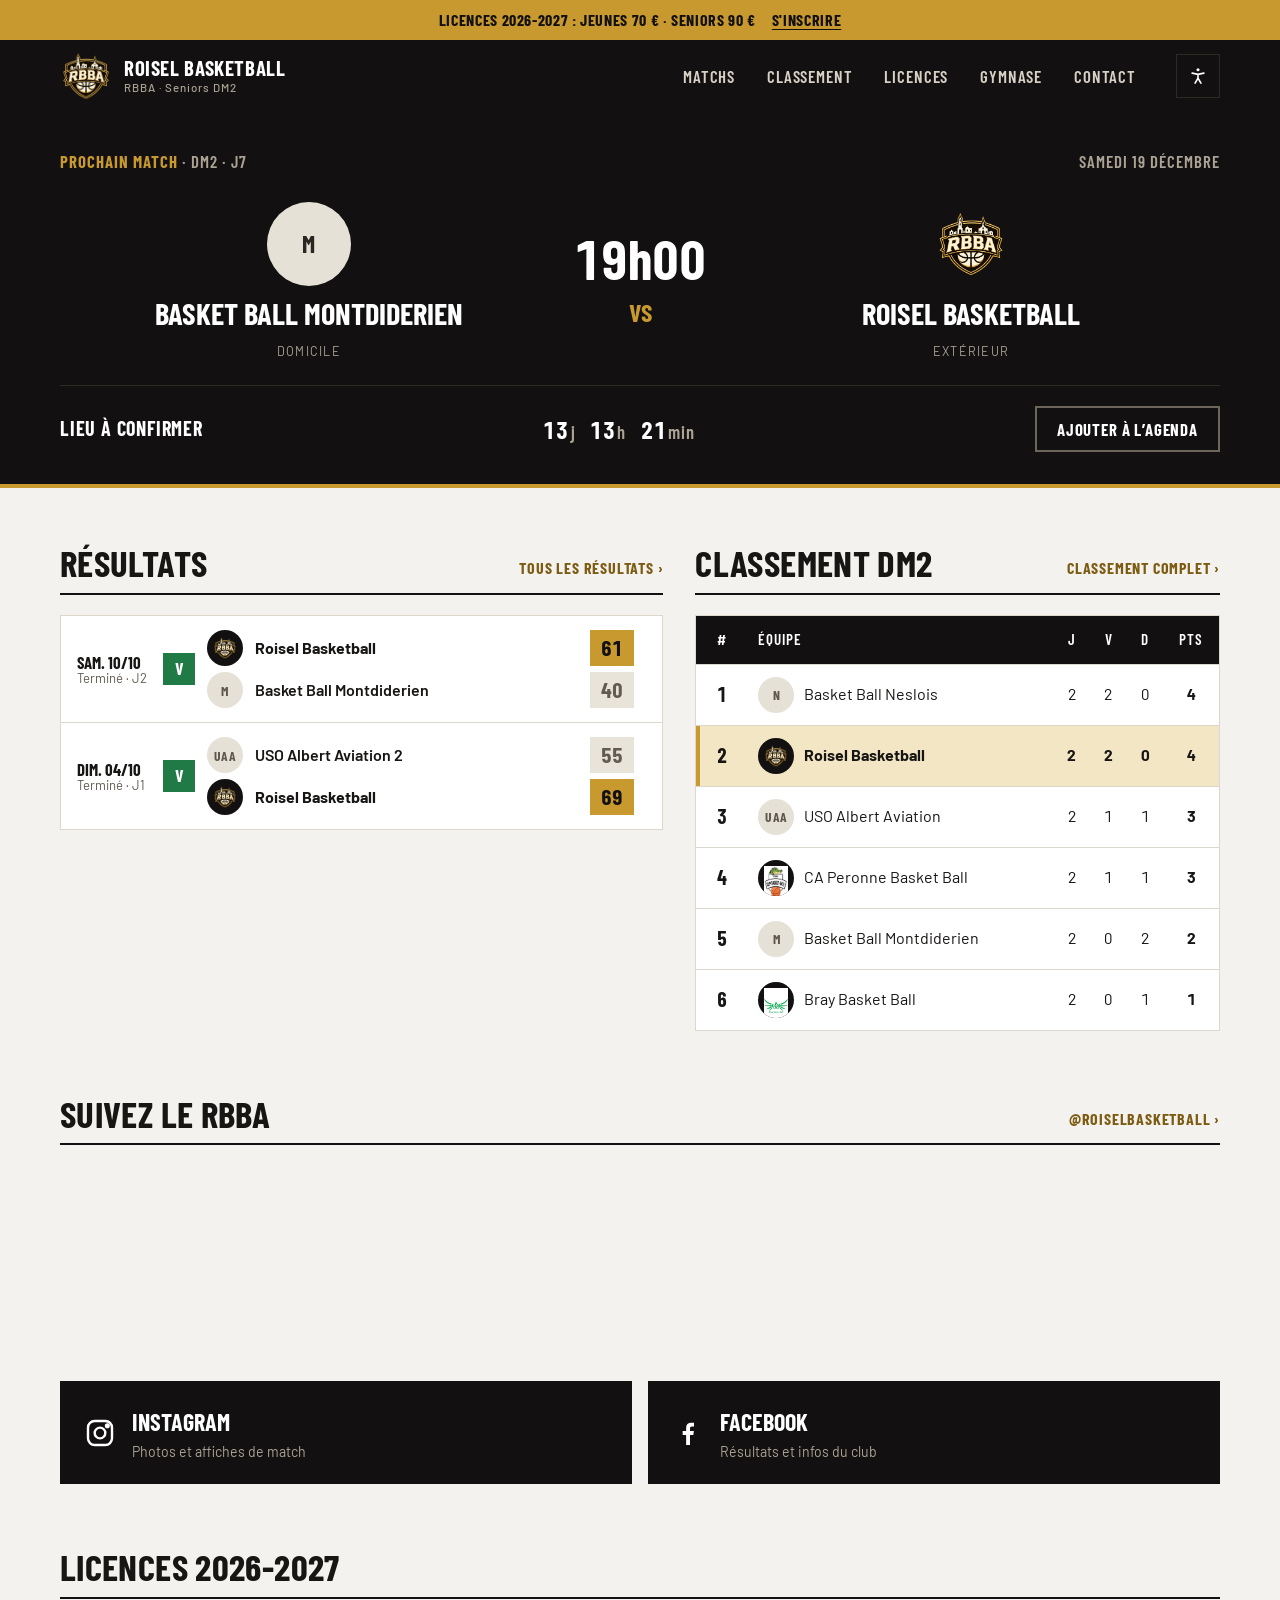
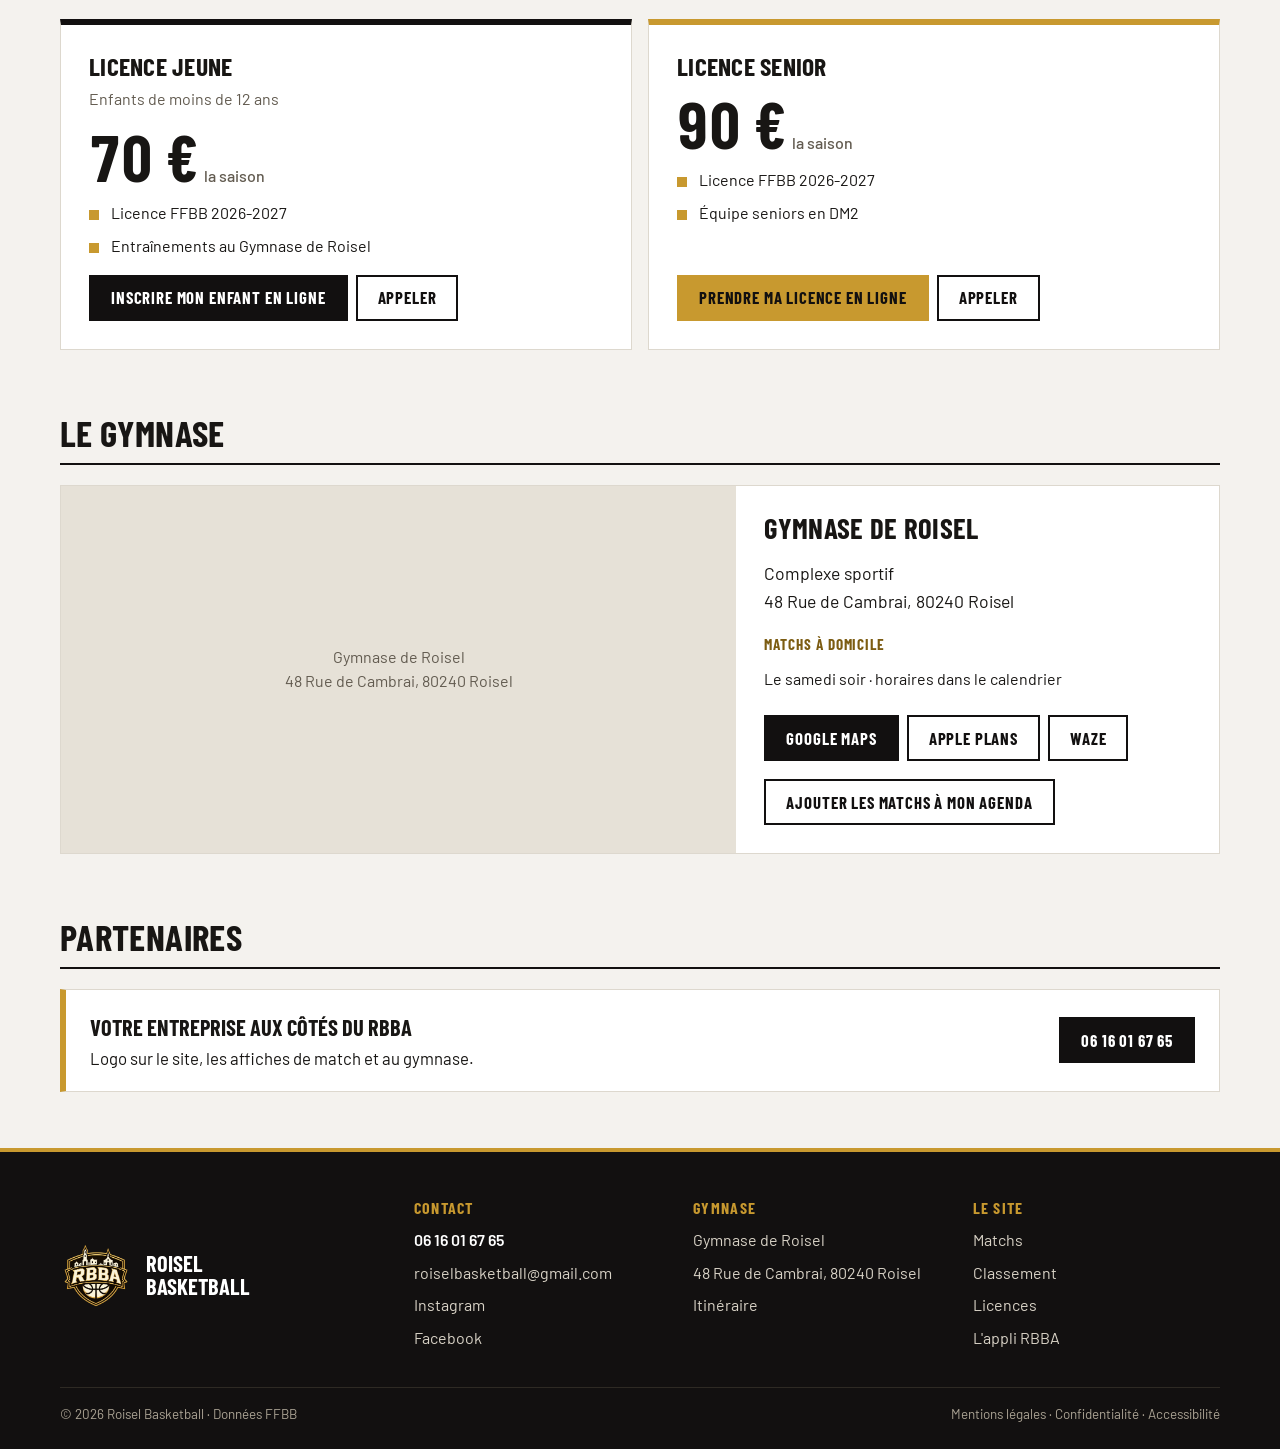
==== index.html @ 8f065c7b "Publications Instagram juste sous les matchs" ====
<!doctype html>
<html lang="fr">
<head>
<meta charset="utf-8">
<meta name="viewport" content="width=device-width, initial-scale=1, viewport-fit=cover">
<title>RBBA – Roisel Basketball | Club de basket à Roisel (Somme)</title>
<meta name="claude:viewport-fit-sides" content="cover">
<meta name="description" content="Roisel Basketball (RBBA) : prochain match au Gymnase de Roisel, résultats et classement de l'équipe seniors en DM2, licences jeunes 70 € et seniors 90 €.">
<meta name="theme-color" content="#121010">
<link rel="manifest" href="manifest.webmanifest">
<link rel="icon" href="assets/icon-192.png">
<link rel="apple-touch-icon" href="assets/apple-touch-icon.png">
<meta name="apple-mobile-web-app-capable" content="yes"><meta name="apple-mobile-web-app-title" content="RBBA">
<link rel="preconnect" href="https://fonts.googleapis.com"><link rel="preconnect" href="https://fonts.gstatic.com" crossorigin>
<link rel="stylesheet" href="https://fonts.googleapis.com/css2?family=Barlow+Condensed:wght@500;600;700&family=Barlow:wght@400;500;600;700&display=swap">
<link rel="stylesheet" href="assets/style.css">
<script src="assets/ui.js" defer></script>
<script src="assets/app.js" defer></script>
</head>
<body data-page="home">
<a class="skip" href="#main">Aller au contenu</a>
<div class="topbar"><div class="wrap"><span class="long">Licences 2026-2027 : jeunes 70&nbsp;€ · seniors 90&nbsp;€</span><span class="short">Licences 70&nbsp;€ · 90&nbsp;€</span><a href="https://www.helloasso.com/associations/roisel-basketball/adhesions/adhesion-au-club" target="_blank" rel="noopener">S'inscrire</a></div></div>
<header class="hdr">
  <div class="wrap">
    <a class="brand" href="index.html"><img src="assets/logo.webp" alt="" width="52" height="48"><span>Roisel Basketball<small>RBBA · Seniors DM2</small></span></a>
    <nav class="nav" id="nav" aria-label="Navigation principale"><a href="matchs.html">Matchs</a><a href="matchs.html#classement">Classement</a><a href="index.html#licences">Licences</a><a href="index.html#gymnase">Gymnase</a><a href="#contact">Contact</a></nav>
    <div class="tools">
      <button class="ibtn a11y-btn" type="button" aria-haspopup="dialog" aria-controls="a11y" aria-expanded="false" aria-label="Accessibilité"><svg viewBox="0 0 24 24" fill="none" stroke="currentColor" stroke-width="2" stroke-linecap="round" aria-hidden="true"><circle cx="12" cy="4.5" r="1.8" fill="currentColor" stroke="none"/><path d="M5 8.5l7 1.5 7-1.5M12 10v4.5M12 14.5l-3.5 6M12 14.5l3.5 6"/></svg></button>
      <button class="ibtn menu-btn" type="button" aria-expanded="false" aria-controls="nav" aria-label="Ouvrir le menu"><svg viewBox="0 0 24 24" fill="none" stroke="currentColor" stroke-width="2" aria-hidden="true"><path d="M4 7h16M4 12h16M4 17h16"/></svg></button>
    </div>
  </div>
</header>
<div class="a11y" id="a11y" role="dialog" aria-labelledby="a11y-title" hidden>
  <h2 id="a11y-title">Accessibilité</h2>
  <fieldset><legend>Taille du texte</legend><div class="seg">
    <label><input type="radio" name="a11y-text" id="a11y-t1" value="" checked><span>Normale</span></label>
    <label><input type="radio" name="a11y-text" id="a11y-t2" value="text-lg"><span>Grande</span></label>
    <label><input type="radio" name="a11y-text" id="a11y-t3" value="text-xl"><span>Très grande</span></label></div></fieldset>
  <fieldset><legend>Animations</legend><div class="seg">
    <label><input type="radio" name="a11y-motion" id="a11y-m1" value="" checked><span>Normales</span></label>
    <label><input type="radio" name="a11y-motion" id="a11y-m2" value="reduce-motion"><span>Aucune</span></label></div></fieldset>
  <fieldset><legend>Contraste</legend><div class="seg">
    <label><input type="radio" name="a11y-contrast" id="a11y-c1" value="" checked><span>Normal</span></label>
    <label><input type="radio" name="a11y-contrast" id="a11y-c2" value="contrast"><span>Renforcé</span></label></div></fieldset>
  <button class="btn btn--dark a11y-close" type="button">Fermer</button>
</div>
<div id="banners"></div>

<main id="main" tabindex="-1">
  <section class="next" id="next" aria-label="Prochain match" aria-live="polite"><div class="wrap"><p class="next-top"><b>Prochain match</b></p><div class="versus" style="min-height:150px"></div></div></section>

  <div class="block wrap duo">
    <section aria-labelledby="h-res"><div class="head"><h2 id="h-res">Résultats</h2><a class="more" href="matchs.html#resultats"><span class="lg">Tous les résultats</span><span class="sm">Tous</span></a></div><ul class="games" id="results"></ul></section>
    <section aria-labelledby="h-std"><div class="head"><h2 id="h-std">Classement DM2</h2><a class="more" href="matchs.html#classement"><span class="lg">Classement complet</span><span class="sm">Complet</span></a></div><div id="standings"></div></section>
  </div>

  <section class="block wrap" id="reseaux" aria-labelledby="h-soc"><div class="head"><h2 id="h-soc">Suivez le RBBA</h2><a class="more" href="https://www.instagram.com/roiselbasketball/" target="_blank" rel="noopener">@roiselbasketball</a></div><div class="ig-feed"><behold-widget feed-id="quMGqyDE08fF7hLVtnYc"></behold-widget></div><script>(()=>{if(window.__bhldScript)return;window.__bhldScript=true;const d=document,s=d.createElement("script");s.type="module";s.src="https://w.behold.so/widget.js";setTimeout(()=>{d.head.append(s);},0);})();</script><div class="social-links"><a href="https://www.instagram.com/roiselbasketball/" target="_blank" rel="noopener"><svg viewBox="0 0 24 24" fill="none" stroke="currentColor" stroke-width="1.8" aria-hidden="true"><rect x="3" y="3" width="18" height="18" rx="5"/><circle cx="12" cy="12" r="4"/><circle cx="17.5" cy="6.5" r="1" fill="currentColor"/></svg><span>Instagram<small>Photos et affiches de match</small></span></a><a href="https://www.facebook.com/share/18sTYZXxJF/" target="_blank" rel="noopener"><svg viewBox="0 0 24 24" fill="currentColor" aria-hidden="true"><path d="M13.5 21v-7.5h2.5l.4-3h-2.9V8.6c0-.9.3-1.5 1.5-1.5h1.5V4.4c-.3 0-1.2-.1-2.2-.1-2.2 0-3.7 1.3-3.7 3.8v2.4H8v3h2.6V21h2.9z"/></svg><span>Facebook<small>Résultats et infos du club</small></span></a></div></section>

  <section class="block wrap" id="licences" aria-labelledby="h-lic">
    <div class="head"><h2 id="h-lic">Licences 2026-2027</h2></div>
    <div class="offers">
      <article class="offer"><h3>Licence jeune</h3><p class="who">Enfants de moins de 12 ans</p><p class="price">70&nbsp;€<small>la saison</small></p><ul><li>Licence FFBB 2026-2027</li><li>Entraînements au Gymnase de Roisel</li></ul><div class="btns"><a class="btn btn--dark" href="https://www.helloasso.com/associations/roisel-basketball/adhesions/adhesion-au-club" target="_blank" rel="noopener">Inscrire mon enfant en ligne</a><a class="btn btn--out" href="tel:+33616016765">Appeler</a></div></article>
      <article class="offer gold"><h3>Licence senior</h3><p class="price">90&nbsp;€<small>la saison</small></p><ul><li>Licence FFBB 2026-2027</li><li>Équipe seniors en DM2</li></ul><div class="btns"><a class="btn " href="https://www.helloasso.com/associations/roisel-basketball/adhesions/adhesion-au-club" target="_blank" rel="noopener">Prendre ma licence en ligne</a><a class="btn btn--out" href="tel:+33616016765">Appeler</a></div></article>
    </div>
  </section>

  <section class="block wrap" id="gymnase" aria-labelledby="h-gym">
    <div class="head"><h2 id="h-gym">Le gymnase</h2></div>
    <div class="venue-grid">
      <div class="map">
        <p class="map-fallback">Gymnase de Roisel<br>48 Rue de Cambrai, 80240 Roisel</p>
        <iframe title="Carte : Gymnase de Roisel" loading="lazy" src="https://www.openstreetmap.org/export/embed.html?bbox=3.091363%2C49.946727%2C3.115363%2C49.958727&amp;layer=mapnik&amp;marker=49.952727%2C3.103363"></iframe>
      </div>
      <div class="venue-info">
        <h3>Gymnase de Roisel</h3>
        <p class="addr">Complexe sportif<br>48 Rue de Cambrai, 80240 Roisel</p>
        <dl><dt>Matchs à domicile</dt><dd>Le samedi soir · horaires dans le calendrier</dd></dl>
        <div class="btns"><a class="btn btn--dark" href="https://www.google.com/maps/dir/?api=1&amp;destination=49.952727,3.103363" target="_blank" rel="noopener">Google Maps</a><a class="btn btn--out" href="https://maps.apple.com/?daddr=49.952727,3.103363&amp;q=Gymnase%20de%20Roisel" target="_blank" rel="noopener">Apple Plans</a><a class="btn btn--out" href="https://waze.com/ul?ll=49.952727,3.103363&amp;navigate=yes" target="_blank" rel="noopener">Waze</a></div>
        <details class="pick"><summary class="btn btn--out">Ajouter les matchs à mon agenda</summary><div class="menu"><a data-sub="google" href="#" target="_blank" rel="noopener">Google Agenda (Gmail, Android)</a><a data-sub="apple" href="#">iPhone, iPad, Mac</a></div></details>
      </div>
    </div>
  </section>



  <section class="block wrap" id="partenaires" aria-labelledby="h-sp">
    <div class="head"><h2 id="h-sp">Partenaires</h2></div>
    <div class="partner-cta"><p><strong>Votre entreprise aux côtés du RBBA</strong><br>Logo sur le site, les affiches de match et au gymnase.</p><a class="btn btn--dark" href="tel:+33616016765">06 16 01 67 65</a></div>
  </section>
</main>
<footer class="ftr" id="contact">
  <div class="wrap">
    <div class="ftr-grid">
      <div class="ftr-brand"><img src="assets/logo.webp" alt="Logo Roisel Basketball" width="72" height="66"><b>Roisel<br>Basketball</b></div>
      <div><h4>Contact</h4><ul><li><a class="tel" href="tel:+33616016765">06 16 01 67 65</a></li><li><a href="mailto:roiselbasketball@gmail.com">roiselbasketball@gmail.com</a></li><li><a href="https://www.instagram.com/roiselbasketball/" target="_blank" rel="noopener">Instagram</a></li><li><a href="https://www.facebook.com/share/18sTYZXxJF/" target="_blank" rel="noopener">Facebook</a></li></ul></div>
      <div><h4>Gymnase</h4><ul><li>Gymnase de Roisel</li><li>48 Rue de Cambrai, 80240 Roisel</li><li><a href="https://www.google.com/maps/dir/?api=1&amp;destination=49.952727,3.103363" target="_blank" rel="noopener">Itinéraire</a></li></ul></div>
      <div><h4>Le site</h4><ul><li><a href="matchs.html">Matchs</a></li><li><a href="matchs.html#classement">Classement</a></li><li><a href="index.html#licences">Licences</a></li><li><a href="appli.html">L'appli RBBA</a></li></ul></div>
    </div>
    <div class="ftr-bottom"><span>© 2026 Roisel Basketball · Données FFBB</span><span><a href="mentions-legales.html">Mentions légales</a> · <a href="mentions-legales.html#confidentialite">Confidentialité</a> · <a href="mentions-legales.html#accessibilite">Accessibilité</a></span></div>
  </div>
</footer>
</body>
</html>
---- assets/style.css ----
/* =========================================================================
   RBBA – Roisel Basketball · v5
   Modèle : sites des clubs EuroLeague / Betclic Élite. Fond clair, bandeaux noirs,
   or du blason en accent. Libellés en capitales condensées, chiffres à chasse fixe.
   Pas d'animation décorative : le site est fixe, dense et utile.
   ========================================================================= */
:root{
  --black:#121010; --black-2:#1C1915; --line-d:#2E2A24;
  --gold:#C8992F; --gold-dark:#7C5C12; --gold-pale:#F3E6C4;
  --bg:#F4F2EE; --white:#FFFFFF; --line:#DDD8CE; --text:#181614; --mute:#625B50; --mute-d:#ABA394;
  --win:#1F7A45; --loss:#B23A2A; --live:#D62F23;
  --cond:"Barlow Condensed","Arial Narrow",Arial,sans-serif;
  --body:"Barlow","Helvetica Neue",Arial,sans-serif;
  --gl:max(20px,env(safe-area-inset-left,0px)); --gr:max(20px,env(safe-area-inset-right,0px));
  --hh:72px;
  color-scheme:light;
}
*{box-sizing:border-box}
html{font-size:100%;background:var(--black);scroll-padding-top:calc(var(--hh) + 16px)}
body{margin:0;background:var(--bg);color:var(--text);font-family:var(--body);font-size:1rem;line-height:1.55;-webkit-font-smoothing:antialiased}
img{max-width:100%;height:auto;display:block}
a{color:inherit}
p{margin:0}
h1,h2,h3,h4{margin:0;font-family:var(--cond);font-weight:700;text-transform:uppercase;line-height:1;letter-spacing:.01em}
[hidden]{display:none!important}
:focus-visible{outline:3px solid var(--gold);outline-offset:2px}
.sr{position:absolute;width:1px;height:1px;overflow:hidden;clip:rect(0 0 0 0);white-space:nowrap}
.skip{position:absolute;left:-999px;top:8px;z-index:100;background:var(--gold);color:var(--black);padding:10px 16px;font-weight:700}
.skip:focus{left:12px}
.wrap{max-width:1200px;margin-inline:auto;padding-left:var(--gl);padding-right:var(--gr)}
.num{font-variant-numeric:tabular-nums}

/* ---------- bandeau du haut (licences) ---------- */
.topbar{background:var(--gold);color:var(--black)}
.topbar .wrap{display:flex;flex-wrap:wrap;align-items:center;justify-content:center;gap:6px 16px;min-height:40px;padding-block:6px;font-family:var(--cond);font-weight:700;font-size:1rem;letter-spacing:.04em;text-transform:uppercase;text-align:center}
.topbar a{text-decoration:underline;text-underline-offset:3px}

/* ---------- en-tête ---------- */
body::before{content:"";position:fixed;inset:0 0 auto;height:env(safe-area-inset-top,0px);z-index:30;background:var(--black)}
.hdr{position:sticky;top:env(safe-area-inset-top,0px);z-index:20;background:var(--black);color:#fff}
.hdr .wrap{height:var(--hh);display:flex;align-items:center;gap:24px}
.brand{display:flex;align-items:center;gap:12px;text-decoration:none;flex-shrink:0}
.brand img{width:52px;height:auto}
.brand span{font-family:var(--cond);font-weight:700;font-size:1.3rem;letter-spacing:.03em;text-transform:uppercase;line-height:1}
.brand small{display:block;font-family:var(--body);font-weight:500;font-size:.72rem;letter-spacing:.08em;color:var(--mute-d);margin-top:3px;text-transform:none}
.nav{display:flex;align-items:stretch;margin-left:auto;height:100%}
.nav a{display:flex;align-items:center;padding:0 16px;font-family:var(--cond);font-weight:600;font-size:1.05rem;letter-spacing:.05em;text-transform:uppercase;text-decoration:none;color:#D8D2C6;border-bottom:3px solid transparent;border-top:3px solid transparent}
.nav a:hover{color:#fff;border-bottom-color:var(--line-d)}
.nav a[aria-current="page"]{color:#fff;border-bottom-color:var(--gold)}
.tools{display:flex;align-items:center;gap:8px}
.ibtn{display:inline-grid;place-items:center;width:44px;height:44px;background:transparent;border:1px solid var(--line-d);color:#fff;cursor:pointer}
.ibtn svg{width:20px;height:20px}
.menu-btn{display:none}
@media (max-width:900px){
  :root{--hh:64px}
  .brand small{display:none}
  .menu-btn{display:inline-grid}
  .tools{margin-left:auto}
  .nav{display:none;position:fixed;inset:calc(var(--hh) + env(safe-area-inset-top,0px)) 0 auto 0;height:auto;flex-direction:column;background:var(--black);border-top:1px solid var(--line-d);padding:8px 0 16px}
  .nav.open{display:flex}
  .nav a{padding:14px var(--gr) 14px var(--gl);font-size:1.3rem;border:0;border-left:4px solid transparent}
  .nav a[aria-current="page"]{border-left-color:var(--gold)}
}
@media (max-width:380px){.brand span{font-size:1.1rem}}

.notice{background:#E9E4DA;color:var(--mute);font-size:.88rem;text-align:center;padding:8px var(--gr) 8px var(--gl)}
.notice--live{background:var(--live);color:#fff;font-weight:600}
.notice--live a{color:#fff}

/* ---------- titres de section ---------- */
.block{padding-block:56px}
.block + .block{padding-top:8px}
.head{display:flex;align-items:flex-end;justify-content:space-between;gap:12px 24px;flex-wrap:wrap;margin-bottom:20px;padding-bottom:12px;border-bottom:2px solid var(--black)}
.head h2{font-size:clamp(1.7rem,3.2vw,2.3rem)}
.more{font-family:var(--cond);font-weight:700;font-size:1rem;letter-spacing:.05em;text-transform:uppercase;text-decoration:none;color:var(--gold-dark);white-space:nowrap}
.more:hover{text-decoration:underline;text-underline-offset:4px}
.more::after{content:" ›"}

/* ---------- boutons ---------- */
.btn{display:inline-flex;align-items:center;justify-content:center;gap:8px;min-height:46px;padding:10px 20px;background:var(--gold);color:var(--black);border:2px solid var(--gold);font-family:var(--cond);font-weight:700;font-size:1.05rem;letter-spacing:.05em;text-transform:uppercase;text-decoration:none;cursor:pointer;line-height:1}
.btn:hover{background:#D9AA3E;border-color:#D9AA3E}
.btn--dark{background:var(--black);border-color:var(--black);color:#fff}
.btn--dark:hover{background:#2A2622;border-color:#2A2622}
.btn--out{background:transparent;color:var(--black);border-color:var(--black)}
.btn--out:hover{background:var(--black);color:#fff}
.btn--out-l{background:transparent;color:#fff;border-color:#6D665B}
.btn--out-l:hover{border-color:#fff}
.btn svg{width:18px;height:18px}
.btns{display:flex;flex-wrap:wrap;gap:8px}

/* ---------- blason / monogramme d'équipe ---------- */
.crest{display:grid;place-items:center;width:84px;height:84px;flex-shrink:0;border-radius:50%;background:#2A2622;color:#fff;font-family:var(--cond);font-weight:700;font-size:1.5rem;letter-spacing:.02em;overflow:hidden}
.crest img{width:100%;height:100%;object-fit:contain;background:var(--black);padding:6px}
.crest--sm{width:36px;height:36px;font-size:.85rem}
.crest--md{width:56px;height:56px;font-size:1.1rem}
.light-crest .crest{background:#E6E1D7;color:var(--text)}

/* ---------- prochain match (carte principale) ---------- */
.next{background:var(--black);color:#fff;border-bottom:4px solid var(--gold)}
.next .wrap{padding-block:36px 32px}
.next-top{display:flex;flex-wrap:wrap;justify-content:space-between;align-items:center;gap:8px 20px;font-family:var(--cond);font-weight:600;font-size:1.05rem;letter-spacing:.06em;text-transform:uppercase;color:var(--mute-d)}
.next-top b{color:var(--gold);font-weight:700}
.versus{display:grid;grid-template-columns:minmax(0,1fr) auto minmax(0,1fr);align-items:center;gap:16px;margin:28px 0 24px}
.side{display:flex;flex-direction:column;align-items:center;gap:12px;text-align:center;min-width:0}
.side .nm{font-family:var(--cond);font-weight:700;font-size:clamp(1.25rem,2.6vw,1.9rem);text-transform:uppercase;line-height:1.05;overflow-wrap:break-word}
.side .tg{font-size:.78rem;letter-spacing:.1em;text-transform:uppercase;color:var(--mute-d)}
.mid{display:flex;flex-direction:column;align-items:center;gap:6px;min-width:96px}
.mid .vs{font-family:var(--cond);font-weight:700;font-size:1.6rem;color:var(--gold)}
.mid .time{font-family:var(--cond);font-weight:700;font-size:clamp(2.4rem,5vw,3.4rem);line-height:1;font-variant-numeric:tabular-nums}
.next-bottom{display:flex;flex-wrap:wrap;justify-content:space-between;align-items:center;gap:16px;padding-top:20px;border-top:1px solid var(--line-d)}
.venue{font-family:var(--cond);font-weight:700;font-size:1.25rem;letter-spacing:.04em;text-transform:uppercase}
.venue small{display:block;font-family:var(--body);font-weight:400;font-size:.88rem;letter-spacing:0;text-transform:none;color:var(--mute-d);margin-top:2px}
.countdown{font-family:var(--cond);font-weight:600;font-size:1.15rem;letter-spacing:.04em;color:var(--mute-d);font-variant-numeric:tabular-nums}
.countdown b{color:#fff;font-weight:700;font-size:1.5rem;margin-right:2px}
.countdown b+b,.countdown span+b{margin-left:10px}
.live-score{display:flex;gap:6px}
@media (max-width:560px){.crest:not(.crest--sm){width:60px;height:60px;font-size:1.1rem}.mid{min-width:72px}}

/* ---------- cases de score ---------- */
.sb{display:inline-grid;place-items:center;min-width:52px;height:44px;padding:0 8px;background:#E9E4DA;color:var(--mute);font-family:var(--cond);font-weight:700;font-size:1.6rem;line-height:1;font-variant-numeric:tabular-nums}
.sb.w{background:var(--black);color:#fff}
.sb.rb.w{background:var(--gold);color:var(--black)}
.sb--lg{min-width:72px;height:64px;font-size:2.6rem}
.next .sb{background:#2A2622;color:var(--mute-d)}
.next .sb.w{background:var(--gold);color:var(--black)}

/* ---------- liste de résultats / calendrier ---------- */
.games{list-style:none;margin:0;padding:0;background:var(--white);border:1px solid var(--line)}
.game{display:grid;grid-template-columns:96px 36px minmax(0,1fr) auto auto;align-items:center;gap:16px;padding:16px 20px;border-top:1px solid var(--line)}
.game:first-child{border-top:0}
.g-date{font-family:var(--cond);font-weight:700;font-size:1.05rem;text-transform:uppercase;line-height:1.1}
.g-date small{display:block;font-family:var(--body);font-weight:400;font-size:.82rem;text-transform:none;color:var(--mute)}
.wl{display:grid;place-items:center;width:32px;height:32px;font-family:var(--cond);font-weight:700;font-size:1.1rem;color:#fff}
.wl.v{background:var(--win)}.wl.d{background:var(--loss)}.wl.n{background:transparent;color:var(--mute);border:1px solid var(--line)}
.g-teams{display:grid;gap:6px;min-width:0}
.g-row{display:grid;grid-template-columns:36px minmax(0,1fr) auto;align-items:center;gap:12px}
.g-row .t{font-weight:600;min-width:0;overflow-wrap:break-word}
.g-row.rb .t{font-weight:700}
.g-row .sb{min-width:44px;height:36px;font-size:1.35rem}
.g-info{font-size:.88rem;color:var(--mute);text-align:right;max-width:220px}
.g-actions{display:flex;gap:6px}
.g-actions .btn{min-height:40px;padding:8px 14px;font-size:.95rem}
@media (max-width:820px){
  .game{grid-template-columns:auto minmax(0,1fr);gap:10px 14px;padding:16px}
  .g-date{grid-column:1/-1;display:flex;gap:10px;align-items:baseline}
  .g-date small{display:inline}
  .wl{grid-row:2;align-self:start}
  .g-teams{grid-row:2;grid-column:2}
  .g-info{grid-column:1/-1;text-align:left;max-width:none}
  .g-actions{grid-column:1/-1}
}

/* ---------- classement ---------- */
.tbl-wrap{overflow-x:auto;background:var(--white);border:1px solid var(--line)}
table.std{width:100%;border-collapse:collapse;font-variant-numeric:tabular-nums}
table.std th,table.std td{padding:12px 10px;text-align:center;border-top:1px solid var(--line);white-space:nowrap}
table.std thead th{border-top:0;background:var(--black);color:#fff;font-family:var(--cond);font-weight:600;font-size:.95rem;letter-spacing:.06em;text-transform:uppercase}
table.std th:nth-child(2),table.std td:nth-child(2){text-align:left;white-space:normal}
table.std td:first-child{width:52px;font-family:var(--cond);font-weight:700;font-size:1.25rem}
table.std td.pts{font-weight:700}
table.std tr.me td{background:var(--gold-pale);font-weight:700}
table.std tr.me td:first-child{box-shadow:inset 4px 0 0 var(--gold)}
table.std .team{display:flex;align-items:center;gap:10px}
table.std caption{caption-side:bottom;text-align:left;padding:10px 12px;font-size:.84rem;color:var(--mute);border-top:1px solid var(--line)}
.evo{font-size:.7rem;font-weight:700;margin-left:4px}.evo.up{color:var(--win)}.evo.down{color:var(--loss)}
.src{display:inline-block;margin-right:10px;padding:2px 8px;background:var(--black);color:#fff;font-family:var(--cond);font-weight:600;font-size:.82rem;letter-spacing:.06em;text-transform:uppercase}
.std-note{margin-bottom:12px;font-size:.9rem;color:var(--mute)}

/* grille accueil : résultats + classement côte à côte */
.duo{display:grid;grid-template-columns:minmax(0,1.15fr) minmax(0,1fr);gap:32px}
@media (max-width:960px){.duo{grid-template-columns:1fr}}

/* ---------- licences ---------- */
.offers{display:grid;grid-template-columns:repeat(2,minmax(0,1fr));gap:16px}
@media (max-width:700px){.offers{grid-template-columns:1fr}}
.offer{background:var(--white);border:1px solid var(--line);border-top:6px solid var(--black);padding:28px;display:flex;flex-direction:column;gap:16px}
.offer.gold{border-top-color:var(--gold)}
.offer h3{font-size:1.6rem}
.offer .who{color:var(--mute);margin-top:-8px}
.price{font-family:var(--cond);font-weight:700;font-size:4rem;line-height:.9;font-variant-numeric:tabular-nums}
.price small{font-family:var(--body);font-weight:500;font-size:1rem;color:var(--mute);margin-left:6px}
.offer ul{margin:0;padding:0;list-style:none;display:grid;gap:8px}
.offer li{padding-left:22px;position:relative}
.offer li::before{content:"";position:absolute;left:0;top:.55em;width:10px;height:10px;background:var(--gold)}
.offer .btns{margin-top:auto}
.offers-note{margin-top:14px;font-size:.92rem;color:var(--mute)}

/* ---------- gymnase ---------- */
.venue-grid{display:grid;grid-template-columns:minmax(0,1.4fr) minmax(0,1fr);background:var(--white);border:1px solid var(--line)}
@media (max-width:860px){.venue-grid{grid-template-columns:1fr}}
.map{position:relative;min-height:340px;background:#E6E1D7}
.map iframe{position:absolute;inset:0;width:100%;height:100%;border:0}
.map-fallback{position:absolute;inset:0;display:grid;place-items:center;text-align:center;padding:24px;color:var(--mute)}
.venue-info{padding:28px;display:flex;flex-direction:column;gap:18px}
.venue-info h3{font-size:1.8rem}
.addr{font-size:1.1rem}
.venue-info dl{margin:0;display:grid;gap:10px}
.venue-info dt{font-family:var(--cond);font-weight:700;font-size:.95rem;letter-spacing:.06em;text-transform:uppercase;color:var(--gold-dark)}
.venue-info dd{margin:0 0 6px}

/* ---------- réseaux ---------- */
.social{display:grid;grid-template-columns:repeat(3,minmax(0,1fr));gap:16px}
@media (max-width:760px){.social{grid-template-columns:1fr 1fr}}
.post{aspect-ratio:1;background:#E6E1D7;border:1px solid var(--line);display:grid;place-items:center;color:var(--mute);font-size:.88rem}

/* ---------- partenaires ---------- */
.sponsors h3{font-size:.95rem;letter-spacing:.12em;color:var(--mute);margin:0 0 12px}
.sp-row{display:grid;grid-template-columns:repeat(4,minmax(0,1fr));gap:12px;margin-bottom:24px}
.sp-row.main{grid-template-columns:minmax(0,1fr)}
@media (max-width:700px){.sp-row{grid-template-columns:1fr 1fr}}
.sp{min-height:92px;display:grid;place-items:center;background:var(--white);border:1px solid var(--line);color:var(--mute);font-size:.88rem;text-align:center;padding:12px}
.sp-row.main .sp{min-height:120px}

/* ---------- pied de page ---------- */
.ftr{background:var(--black);color:#D8D2C6;padding-block:48px 24px;border-top:4px solid var(--gold)}
.ftr-grid{display:grid;grid-template-columns:minmax(0,1.3fr) repeat(3,minmax(0,1fr));gap:32px}
@media (max-width:860px){.ftr-grid{grid-template-columns:1fr 1fr}}
@media (max-width:520px){.ftr-grid{grid-template-columns:1fr}}
.ftr-brand{display:flex;gap:14px;align-items:center}
.ftr-brand img{width:72px}
.ftr-brand b{font-family:var(--cond);font-weight:700;font-size:1.4rem;text-transform:uppercase;color:#fff;line-height:1.05}
.ftr h4{font-size:1rem;letter-spacing:.08em;color:var(--gold);margin-bottom:12px}
.ftr ul{list-style:none;margin:0;padding:0;display:grid;gap:8px}
.ftr a{text-decoration:none}.ftr a:hover{color:#fff;text-decoration:underline}
.ftr-bottom{display:flex;flex-wrap:wrap;justify-content:space-between;gap:12px;margin-top:36px;padding-top:16px;border-top:1px solid var(--line-d);font-size:.84rem;color:var(--mute-d)}
.copy{margin-left:8px;padding:2px 8px;background:transparent;border:1px solid currentColor;color:inherit;font:600 .72rem var(--body);letter-spacing:.06em;text-transform:uppercase;cursor:pointer;vertical-align:middle}

/* ---------- pages intérieures ---------- */
.page-head{background:var(--black);color:#fff;padding-block:40px 0}
.page-head h1{font-size:clamp(2.4rem,6vw,3.8rem)}
.page-head p{color:var(--mute-d);margin-top:10px;max-width:60ch}
.page-head .btns{margin-top:20px}
.tabs{display:flex;gap:0;margin-top:28px;overflow-x:auto;scrollbar-width:none}
.tab{min-height:52px;padding:0 20px;background:transparent;border:0;border-bottom:4px solid transparent;color:var(--mute-d);font-family:var(--cond);font-weight:700;font-size:1.15rem;letter-spacing:.05em;text-transform:uppercase;cursor:pointer;white-space:nowrap}
.tab[aria-selected="true"]{color:#fff;border-bottom-color:var(--gold)}
.tab .count{margin-left:6px;color:var(--gold)}
.panel{padding-block:32px 56px}

/* fiche match */
.match-hero{background:var(--black);color:#fff;padding-block:36px;border-bottom:4px solid var(--gold)}
.match-hero .status{font-family:var(--cond);font-weight:700;font-size:1.1rem;letter-spacing:.08em;text-transform:uppercase;color:var(--gold)}
.score-pair{display:flex;gap:8px;justify-content:center}

/* menus (agenda, itinéraire) */
details.pick{position:relative}
details.pick>summary{list-style:none}
details.pick>summary::-webkit-details-marker{display:none}
details.pick .menu{position:absolute;z-index:15;top:calc(100% + 6px);left:0;min-width:240px;background:var(--white);color:var(--text);border:1px solid var(--line);box-shadow:0 12px 30px rgba(0,0,0,.18);display:grid}
.g-actions details.pick .menu{left:auto;right:0}
details.pick .menu a{padding:12px 16px;text-decoration:none;font-weight:600;border-top:1px solid var(--line)}
details.pick .menu a:first-child{border-top:0}
details.pick .menu a:hover{background:var(--bg)}
@media (max-width:820px){.g-actions details.pick .menu{left:0;right:auto}}

/* tutos */
.tuto{display:grid;grid-template-columns:repeat(2,minmax(0,1fr));gap:16px}
@media (max-width:820px){.tuto{grid-template-columns:1fr}}
.tuto-card{background:var(--white);border:1px solid var(--line);padding:24px;display:grid;grid-template-columns:150px minmax(0,1fr);gap:24px;align-items:start}
@media (max-width:520px){.tuto-card{grid-template-columns:1fr}.tuto-card .phone{max-width:150px}}
.tuto-card h3{font-size:1.5rem;margin-bottom:12px}
.phone{width:100%;background:var(--black);padding:8px;border-radius:22px}
.phone .ph-bg{fill:var(--black-2)}.phone .ph-ui{fill:#3A352E}.phone .ph-tx{fill:var(--mute-d)}
.phone .hl{fill:none;stroke:var(--gold);stroke-width:3}
.steps{margin:0;padding-left:22px;display:grid;gap:10px}
.steps li::marker{font-family:var(--cond);font-weight:700;color:var(--gold-dark)}
.steps span{display:block;color:var(--mute);font-size:.92rem}
code{background:#E9E4DA;padding:2px 6px;font-size:.9em;overflow-wrap:anywhere}
.legal{max-width:760px}
.legal h2{font-size:1.5rem;margin:32px 0 8px}
.legal h2:first-child{margin-top:0}
.legal p{color:var(--mute)}

/* ---------- panneau accessibilité ---------- */
.a11y{position:fixed;z-index:40;top:calc(var(--hh) + env(safe-area-inset-top,0px) + 8px);right:var(--gr);width:min(340px,calc(100vw - 40px));background:var(--white);color:var(--text);border:1px solid var(--line);border-top:4px solid var(--gold);padding:22px;display:grid;gap:18px;box-shadow:0 20px 50px rgba(0,0,0,.3)}
.a11y h2{font-size:1.5rem}
.a11y fieldset{border:0;margin:0;padding:0}
.a11y legend{font-weight:700;margin-bottom:8px}
.seg{display:grid;grid-auto-flow:column;grid-auto-columns:1fr;border:2px solid var(--black)}
.seg label{position:relative;display:grid;place-items:center;min-height:44px;cursor:pointer;font-weight:600;text-align:center;padding:4px}
.seg label+label{border-left:2px solid var(--black)}
.seg input{position:absolute;inset:0;opacity:0;margin:0;cursor:pointer}
.seg label:has(input:checked){background:var(--black);color:#fff}
.seg label:has(input:focus-visible){outline:3px solid var(--gold);outline-offset:2px}
.a11y .btn{justify-self:start}
html.text-lg{font-size:112.5%}
html.text-xl{font-size:125%}
html.contrast{--mute:#2F2A23;--mute-d:#E6E0D4;--line:#9E968A;--gold-dark:#5A4108}
html.contrast a:not(.btn){text-decoration:underline}
@media (max-width:520px){html.text-lg .brand span,html.text-xl .brand span{position:absolute;width:1px;height:1px;overflow:hidden;clip:rect(0 0 0 0)}}

@media (prefers-reduced-motion:reduce){*{transition:none!important;animation:none!important}}
html.reduce-motion *{transition:none!important;animation:none!important}
/* accueil : liste de résultats compacte dans la colonne */
.duo .game{grid-template-columns:74px 32px minmax(0,1fr) auto;gap:12px;padding:14px 16px}
.duo .g-info{display:none}
.g-row .t{overflow-wrap:normal;word-break:normal;hyphens:auto}
@media (max-width:820px){.duo .game{grid-template-columns:auto minmax(0,1fr)}}

/* corrections relecture */
abbr[title]{text-decoration:none;cursor:help}
.crest{background:#E6E1D7;color:#5E574C}
.next .crest,.match-hero .crest{background:#2A2622;color:#CFC7B8}
.crest:has(img){background:var(--black)}
.wl.n{width:auto;min-width:40px;padding:0 6px;font-size:.8rem;letter-spacing:.06em;color:var(--mute);border:1px solid var(--line)}
.partner-cta{display:flex;flex-wrap:wrap;align-items:center;justify-content:space-between;gap:12px 24px;background:var(--white);border:1px solid var(--line);border-left:6px solid var(--gold);padding:20px 24px;font-size:1.05rem}
.partner-cta strong{font-family:var(--cond);font-size:1.4rem;text-transform:uppercase}
.social-links{display:grid;grid-template-columns:repeat(2,minmax(0,1fr));gap:16px}
@media (max-width:600px){.social-links{grid-template-columns:1fr}}
.social-links a{display:flex;align-items:center;gap:16px;background:var(--black);color:#fff;padding:22px 24px;text-decoration:none;font-family:var(--cond);font-weight:700;font-size:1.5rem;text-transform:uppercase}
.social-links a:hover{background:#2A2622}
.social-links svg{width:32px;height:32px;flex-shrink:0}
.social-links small{display:block;font-family:var(--body);font-weight:400;font-size:.88rem;text-transform:none;color:var(--mute-d)}
.ftr a.tel{font-weight:600;color:#fff}
.facts{display:flex;flex-wrap:wrap;gap:8px 24px;font-family:var(--cond);font-weight:600;font-size:1.25rem;text-transform:uppercase}
.facts span{white-space:nowrap}
.duo .g-actions{display:none}
/* relecture 2 */
.match-hero .sb{background:#2A2622;color:var(--mute-d)}
.match-hero .sb.w{background:var(--gold);color:var(--black)}
.match-hero .mid .vs{text-transform:uppercase;letter-spacing:.08em;font-size:1.1rem}
.next .crest,.match-hero .crest{background:#E6E1D7;color:#2A2622}
.next .crest:has(img),.match-hero .crest:has(img){background:var(--black)}
.facts{font-family:var(--body);font-weight:600;font-size:1.15rem;text-transform:none;gap:0}
.facts span+span::before{content:"·";margin:0 10px;color:var(--gold-dark)}
.topbar .short{display:none}
@media (max-width:560px){.topbar .long{display:none}.topbar .short{display:inline}.topbar .wrap{flex-wrap:nowrap;white-space:nowrap;font-size:.92rem}}
.head .more .lg{display:inline}.head .more .sm{display:none}
@media (max-width:420px){.head{flex-wrap:nowrap}.head .more .lg{display:none}.head .more .sm{display:inline}}
/* photos */
.next.has-photo{background:linear-gradient(90deg,rgba(18,16,16,.92),rgba(18,16,16,.78) 50%,rgba(18,16,16,.92)),var(--photo) center/cover no-repeat,var(--black)}
.gallery{display:grid;grid-template-columns:repeat(3,minmax(0,1fr));gap:8px}
@media (max-width:700px){.gallery{grid-template-columns:1fr 1fr}}
.gallery figure{margin:0;aspect-ratio:4/3;overflow:hidden;background:#E6E1D7}
.gallery img{width:100%;height:100%;object-fit:cover}
.gallery figure:first-child{grid-column:span 2;grid-row:span 2;aspect-ratio:auto}
.credit{font-size:.88rem;color:var(--mute)}
/* flux Instagram */
.ig-feed{margin-bottom:16px;min-height:200px}
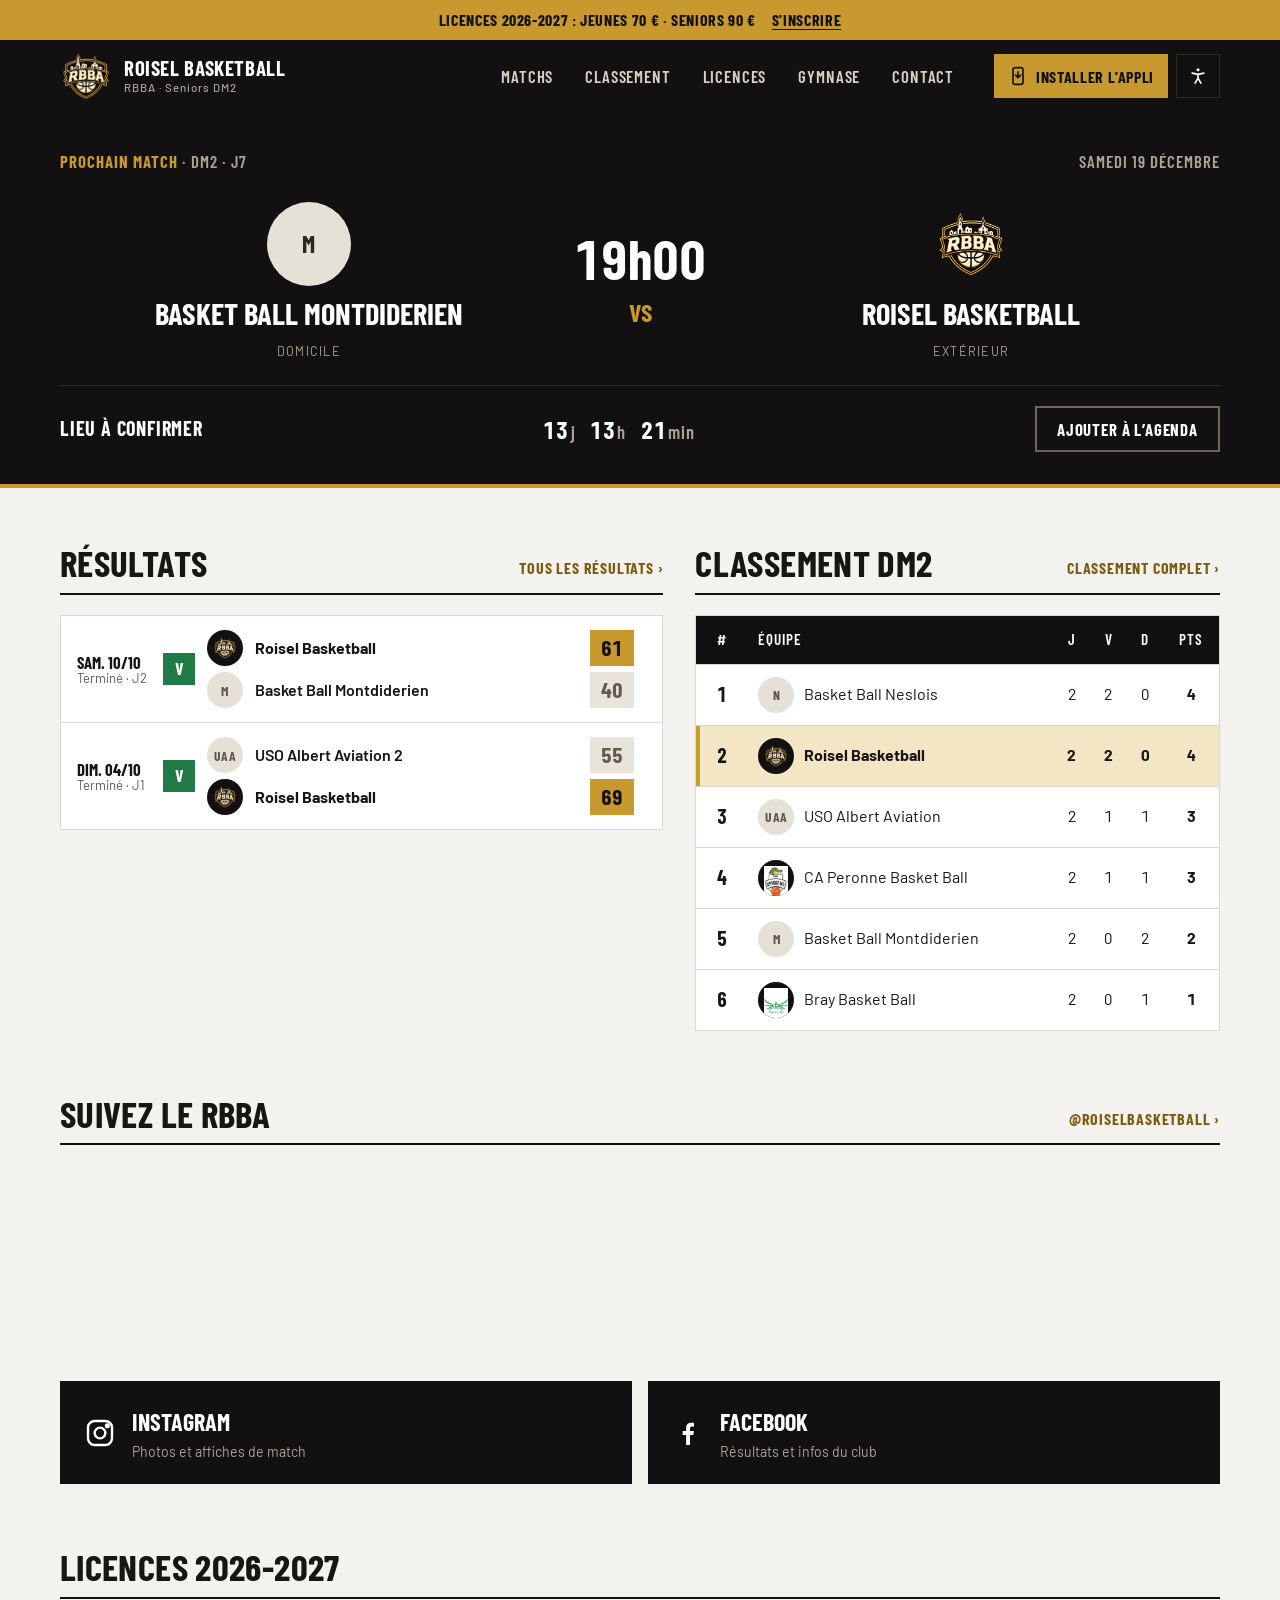
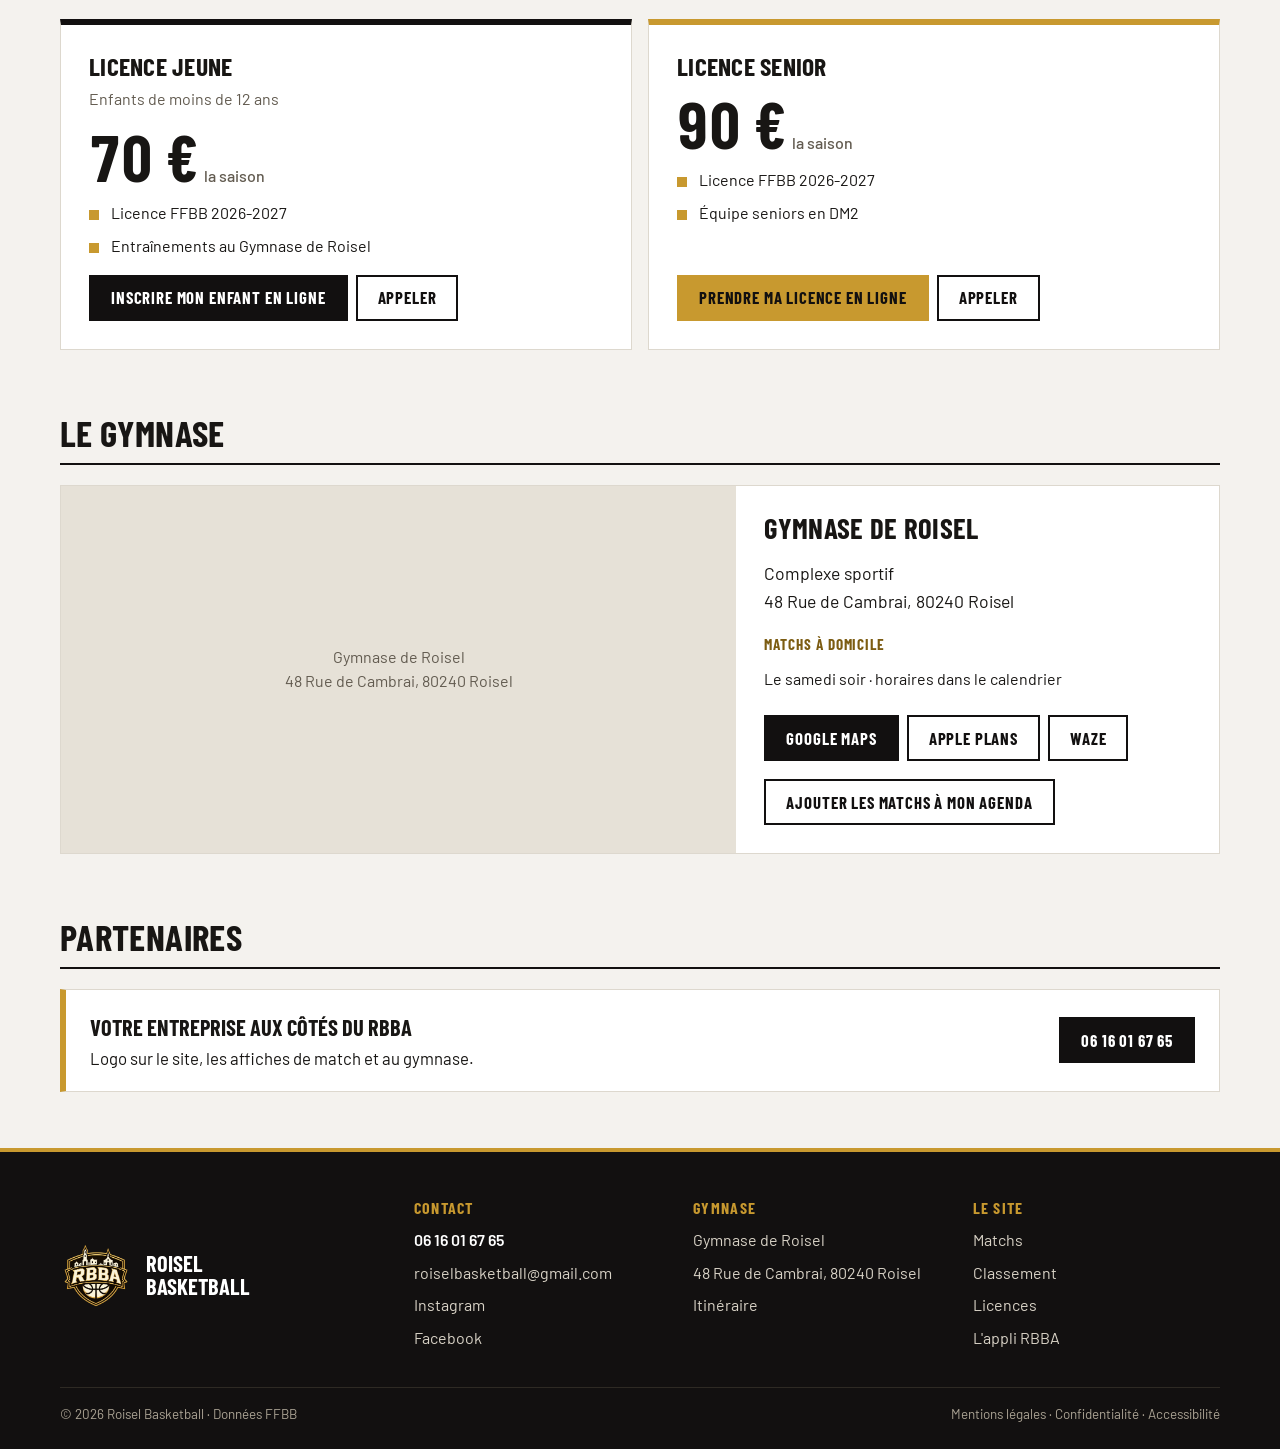
==== commit 6f3fa082: "Bouton Installer toujours visible, salles adverses via la fiche du match" ====
--- a/index.html
+++ b/index.html
@@ -25,11 +25,26 @@
     <a class="brand" href="index.html"><img src="assets/logo.webp" alt="" width="52" height="48"><span>Roisel Basketball<small>RBBA · Seniors DM2</small></span></a>
     <nav class="nav" id="nav" aria-label="Navigation principale"><a href="matchs.html">Matchs</a><a href="matchs.html#classement">Classement</a><a href="index.html#licences">Licences</a><a href="index.html#gymnase">Gymnase</a><a href="#contact">Contact</a></nav>
     <div class="tools">
+      <button class="install-btn" type="button" aria-haspopup="dialog" aria-controls="install-help"><svg viewBox="0 0 24 24" fill="none" stroke="currentColor" stroke-width="2" stroke-linecap="round" stroke-linejoin="round" aria-hidden="true"><rect x="6" y="2" width="12" height="20" rx="2.5"/><path d="M12 7v7M9 11l3 3 3-3"/></svg><span>Installer l'appli</span></button>
       <button class="ibtn a11y-btn" type="button" aria-haspopup="dialog" aria-controls="a11y" aria-expanded="false" aria-label="Accessibilité"><svg viewBox="0 0 24 24" fill="none" stroke="currentColor" stroke-width="2" stroke-linecap="round" aria-hidden="true"><circle cx="12" cy="4.5" r="1.8" fill="currentColor" stroke="none"/><path d="M5 8.5l7 1.5 7-1.5M12 10v4.5M12 14.5l-3.5 6M12 14.5l3.5 6"/></svg></button>
       <button class="ibtn menu-btn" type="button" aria-expanded="false" aria-controls="nav" aria-label="Ouvrir le menu"><svg viewBox="0 0 24 24" fill="none" stroke="currentColor" stroke-width="2" aria-hidden="true"><path d="M4 7h16M4 12h16M4 17h16"/></svg></button>
     </div>
   </div>
 </header>
+<div class="install-help" id="install-help" role="dialog" aria-labelledby="ih-title" hidden>
+  <h2 id="ih-title">Ajouter le RBBA à l'écran d'accueil</h2>
+  <ol class="steps ih-ios">
+    <li>Touchez le bouton <strong>Partager</strong> <svg class="ih-ico" viewBox="0 0 24 24" fill="none" stroke="currentColor" stroke-width="2" stroke-linecap="round" stroke-linejoin="round" aria-hidden="true"><path d="M12 3v12M8 7l4-4 4 4"/><path d="M5 11v9h14v-9"/></svg><span>En bas de l'écran dans Safari</span></li>
+    <li>Choisissez <strong>Sur l'écran d'accueil</strong><span>Faites défiler la liste si besoin</span></li>
+    <li>Touchez <strong>Ajouter</strong><span>L'icône RBBA apparaît avec vos applis</span></li>
+  </ol>
+  <ol class="steps ih-android" hidden>
+    <li>Touchez le menu <strong>⋮</strong><span>En haut à droite dans Chrome</span></li>
+    <li>Choisissez <strong>Ajouter à l'écran d'accueil</strong><span>Ou « Installer l'application »</span></li>
+    <li>Touchez <strong>Installer</strong><span>L'icône RBBA apparaît avec vos applis</span></li>
+  </ol>
+  <button class="btn btn--dark ih-close" type="button">Compris</button>
+</div>
 <div class="a11y" id="a11y" role="dialog" aria-labelledby="a11y-title" hidden>
   <h2 id="a11y-title">Accessibilité</h2>
   <fieldset><legend>Taille du texte</legend><div class="seg">
--- a/assets/style.css
+++ b/assets/style.css
@@ -336,3 +336,18 @@
 .credit{font-size:.88rem;color:var(--mute)}
 /* flux Instagram */
 .ig-feed{margin-bottom:16px;min-height:200px}
+/* bouton Installer l'appli */
+.install-btn{display:inline-flex;align-items:center;gap:8px;height:44px;padding:0 14px;background:var(--gold);color:var(--black);border:0;font-family:var(--cond);font-weight:700;font-size:1rem;letter-spacing:.04em;text-transform:uppercase;cursor:pointer;white-space:nowrap}
+.install-btn:hover{background:#D9AA3E}
+.install-btn svg{width:20px;height:20px}
+@media (max-width:380px){.install-btn span{font-size:.9rem}.install-btn{padding:0 10px}}
+.install-help{position:fixed;z-index:40;left:var(--gl);right:var(--gr);bottom:calc(16px + env(safe-area-inset-bottom,0px));max-width:420px;margin-inline:auto;background:var(--white);color:var(--text);border-top:4px solid var(--gold);padding:22px;display:grid;gap:16px;box-shadow:0 20px 50px rgba(0,0,0,.35)}
+.install-help h2{font-size:1.4rem}
+.install-help .steps strong{font-weight:700}
+.ih-ico{width:18px;height:18px;vertical-align:-3px;color:#1A73E8}
+.ih-close{justify-self:start}
+@media (max-width:560px){
+  .hdr .brand span{position:absolute;width:1px;height:1px;overflow:hidden;clip:rect(0 0 0 0);white-space:nowrap}
+  .hdr .wrap{gap:10px}
+  .tools{gap:6px}
+}
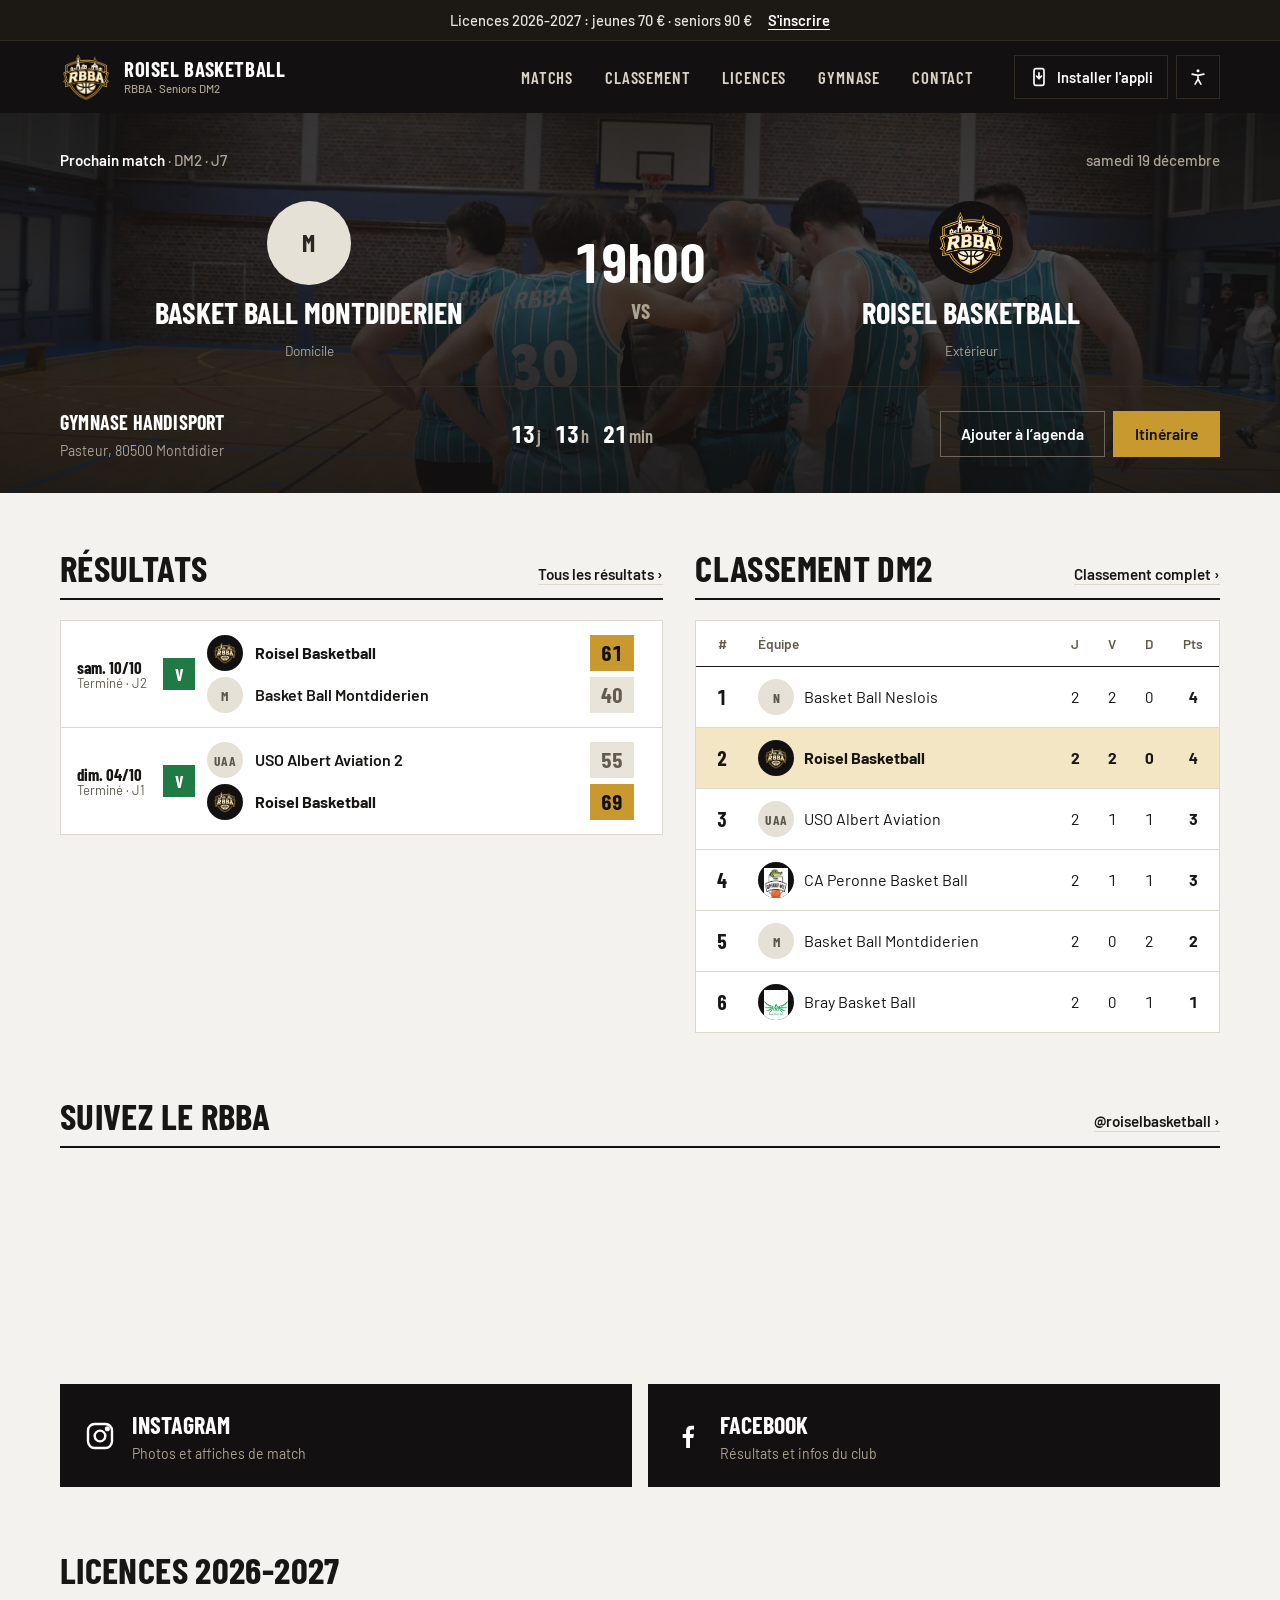
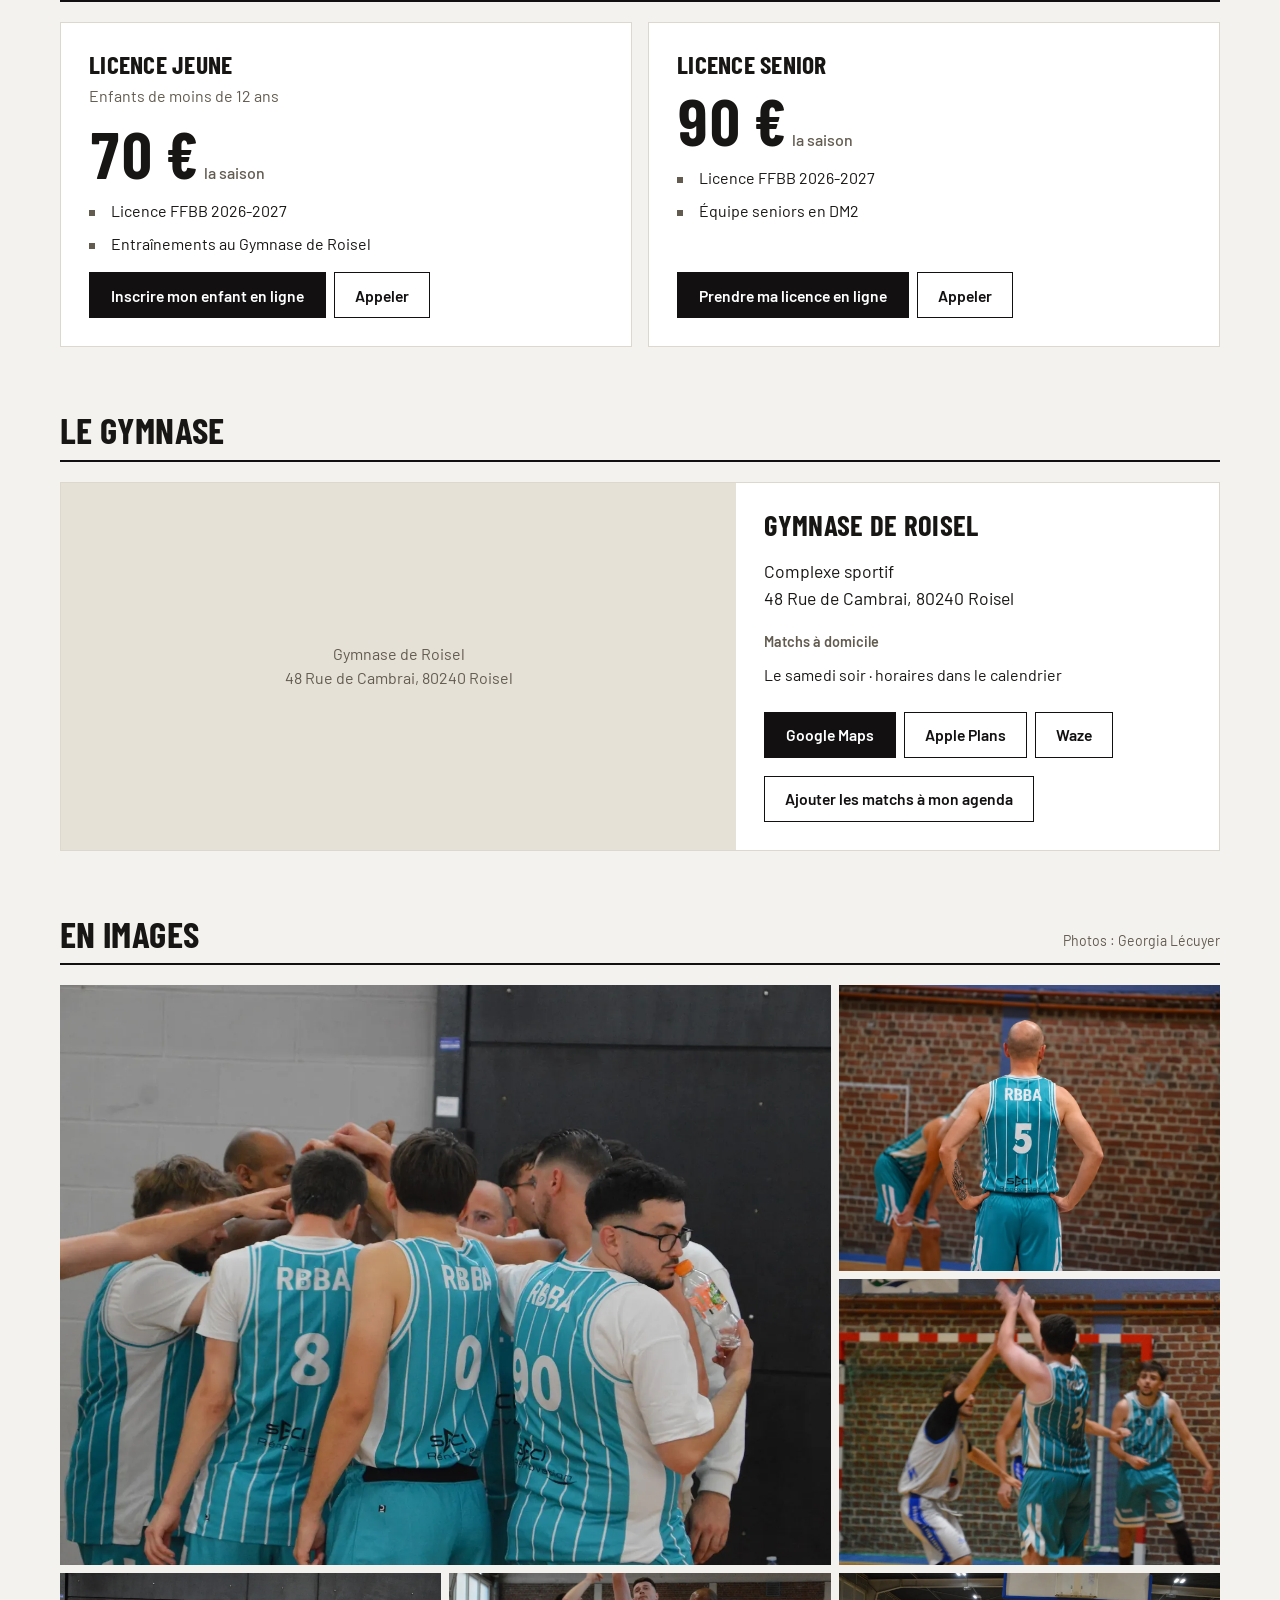
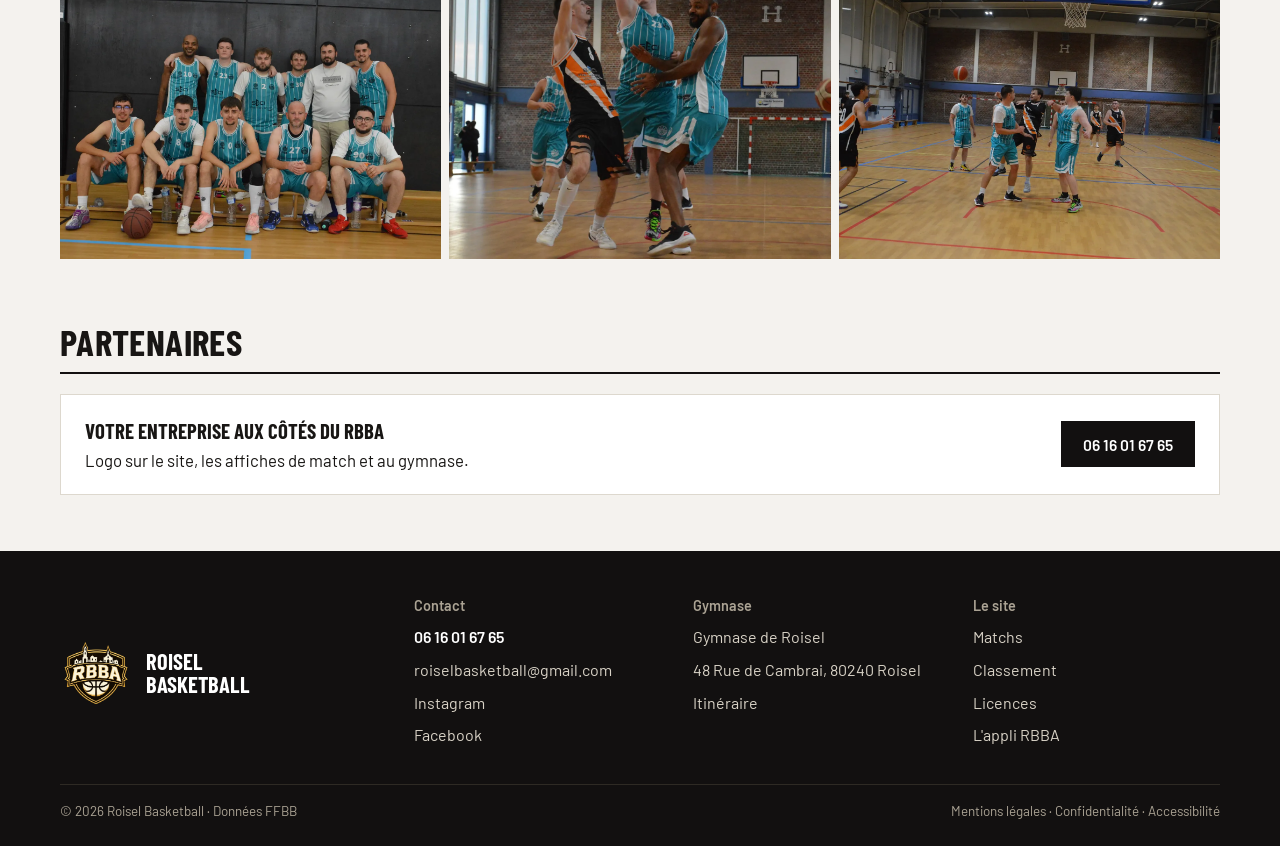
==== commit ed5b086b: "Photos de match du Drive : bandeau du prochain match et galerie « En images » Co-Authored-By: Claude" ====
--- a/index.html
+++ b/index.html
@@ -62,7 +62,7 @@
 <div id="banners"></div>
 
 <main id="main" tabindex="-1">
-  <section class="next" id="next" aria-label="Prochain match" aria-live="polite"><div class="wrap"><p class="next-top"><b>Prochain match</b></p><div class="versus" style="min-height:150px"></div></div></section>
+  <section class="next has-photo" style="--photo:url('/assets/photos/bandeau.webp')" id="next" aria-label="Prochain match" aria-live="polite"><div class="wrap"><p class="next-top"><b>Prochain match</b></p><div class="versus" style="min-height:150px"></div></div></section>
 
   <div class="block wrap duo">
     <section aria-labelledby="h-res"><div class="head"><h2 id="h-res">Résultats</h2><a class="more" href="matchs.html#resultats"><span class="lg">Tous les résultats</span><span class="sm">Tous</span></a></div><ul class="games" id="results"></ul></section>
@@ -96,6 +96,10 @@
     </div>
   </section>
 
+  <section class="block wrap" id="photos" aria-labelledby="h-ph">
+    <div class="head"><h2 id="h-ph">En images</h2><span class="credit">Photos : Georgia Lécuyer</span></div>
+    <div class="gallery"><figure><img src="assets/photos/groupe-rbba.webp" alt="Les joueurs du RBBA réunis avant le match à Albert, le 4 octobre 2026" loading="lazy" width="800" height="600"></figure><figure><img src="assets/photos/numero-5.webp" alt="Un joueur du RBBA, maillot numéro 5, de dos" loading="lazy" width="800" height="600"></figure><figure><img src="assets/photos/tir.webp" alt="Tir en suspension d'un joueur du RBBA au Gymnase de Roisel" loading="lazy" width="800" height="600"></figure><figure><img src="assets/photos/equipe.webp" alt="L'équipe seniors du RBBA en photo de groupe" loading="lazy" width="800" height="600"></figure><figure><img src="assets/photos/entre-deux.webp" alt="Duel au rebond pendant un match du RBBA" loading="lazy" width="800" height="600"></figure><figure><img src="assets/photos/attaque.webp" alt="Attaque du RBBA au Gymnase de Roisel" loading="lazy" width="800" height="600"></figure></div>
+  </section>
 
 
   <section class="block wrap" id="partenaires" aria-labelledby="h-sp">
--- a/assets/style.css
+++ b/assets/style.css
@@ -327,7 +327,7 @@
 .head .more .lg{display:inline}.head .more .sm{display:none}
 @media (max-width:420px){.head{flex-wrap:nowrap}.head .more .lg{display:none}.head .more .sm{display:inline}}
 /* photos */
-.next.has-photo{background:linear-gradient(90deg,rgba(18,16,16,.92),rgba(18,16,16,.78) 50%,rgba(18,16,16,.92)),var(--photo) center/cover no-repeat,var(--black)}
+.next.has-photo{background:linear-gradient(180deg,rgba(18,16,16,.80),rgba(18,16,16,.72) 45%,rgba(18,16,16,.90)),var(--photo) center/cover no-repeat,var(--black)}
 .gallery{display:grid;grid-template-columns:repeat(3,minmax(0,1fr));gap:8px}
 @media (max-width:700px){.gallery{grid-template-columns:1fr 1fr}}
 .gallery figure{margin:0;aspect-ratio:4/3;overflow:hidden;background:#E6E1D7}
@@ -351,3 +351,78 @@
   .hdr .wrap{gap:10px}
   .tools{gap:6px}
 }
+
+/* =========================================================================
+   Passe « unslop » (méthode de Damir Sokolovsky, @heydamir, CC BY 4.0)
+   Direction : le gymnase de Roisel un samedi soir. Fier, direct, local.
+   Le doré est réservé à l'action principale et aux scores gagnants du RBBA.
+   Capitales condensées : titres, nom du club et menu seulement.
+   Le reste est en casse normale, sans espacement de lettres.
+   ========================================================================= */
+:root{--line-soft:rgba(24,22,20,.12)}
+
+/* bandeau licences : plus de fond doré */
+.topbar{background:var(--black-2);color:#E9E4DA;border-bottom:1px solid var(--line-d)}
+.topbar .wrap{font-family:var(--body);font-weight:500;font-size:.92rem;letter-spacing:0;text-transform:none}
+.topbar a{color:#fff;font-weight:600}
+
+/* en-tête : bouton appli discret, plus de débordement sur téléphone */
+.install-btn{background:transparent;color:#fff;border:1px solid var(--line-d);font-family:var(--body);font-weight:600;font-size:.92rem;letter-spacing:0;text-transform:none}
+@media (max-width:560px){.install-btn{min-width:0;flex-shrink:1;overflow:hidden}}
+.install-btn span{overflow:hidden;text-overflow:ellipsis}
+.install-btn:hover{background:var(--black-2);border-color:#6D665B}
+.tools{min-width:0}
+.hdr .wrap{min-width:0}
+.ibtn{flex-shrink:0}
+
+/* boutons : casse normale ; un seul bouton doré par bloc */
+.btn{font-family:var(--body);font-weight:600;font-size:.98rem;letter-spacing:0;text-transform:none}
+.btn--out{border-width:1px}
+.btn--out-l{border-width:1px}
+.offer .btn:not(.btn--out){background:var(--black);border-color:var(--black);color:#fff}
+.offer .btn:not(.btn--out):hover{background:#2A2622;border-color:#2A2622}
+.copy{font-family:var(--body);letter-spacing:0;text-transform:none}
+
+/* liens « tout voir » : texte, pas étiquette dorée */
+.more{font-family:var(--body);font-weight:600;font-size:.95rem;letter-spacing:0;text-transform:none;color:var(--text);text-decoration:underline;text-decoration-color:var(--line);text-underline-offset:4px}
+.more:hover{text-decoration-color:currentColor}
+
+/* prochain match : le tableau d'affichage reste le moment fort */
+.next,.match-hero{border-bottom:0}
+.next-top{font-family:var(--body);font-weight:500;font-size:.95rem;letter-spacing:0;text-transform:none}
+.next-top b{color:#fff;font-weight:600}
+.side .tg{font-size:.85rem;letter-spacing:0;text-transform:none}
+.mid .vs{color:var(--mute-d);font-size:1.3rem}
+.venue{letter-spacing:.01em}
+.countdown{letter-spacing:0}
+.match-hero .status{font-family:var(--body);font-size:.95rem;letter-spacing:0;text-transform:none}
+.match-hero .mid .vs{letter-spacing:0;text-transform:none}
+.facts{font-family:var(--body);font-weight:500;font-size:1.05rem;text-transform:none}
+
+/* résultats */
+.g-date{text-transform:none}
+
+/* classement : en-tête calme, ligne RBBA sans barre */
+table.std thead th{background:transparent;color:var(--mute);font-family:var(--body);font-weight:600;font-size:.85rem;letter-spacing:0;text-transform:none;border-bottom:1px solid var(--text)}
+table.std tr.me td:first-child{box-shadow:none}
+.src{font-family:var(--body);letter-spacing:0;text-transform:none}
+.tab{letter-spacing:.02em}
+
+/* licences : cartes identiques, puces neutres */
+.offer{border-top:1px solid var(--line)}
+.offer.gold{border-top-color:var(--line)}
+.offer li::before{width:6px;height:6px;top:.7em;background:var(--mute)}
+
+/* gymnase */
+.venue-info dt{font-family:var(--body);font-weight:600;font-size:.9rem;letter-spacing:0;text-transform:none;color:var(--mute)}
+
+/* partenaires : carte simple, sans barre de couleur */
+.partner-cta{border-left:1px solid var(--line)}
+.partner-cta strong{font-size:1.3rem}
+
+/* pied de page et panneaux */
+.ftr{border-top:0}
+.ftr h4{font-family:var(--body);font-weight:600;font-size:.9rem;letter-spacing:0;text-transform:none;color:var(--mute-d)}
+.a11y,.install-help{border-top:1px solid var(--line)}
+.sponsors h3{letter-spacing:.02em}
+.brand small{letter-spacing:0}
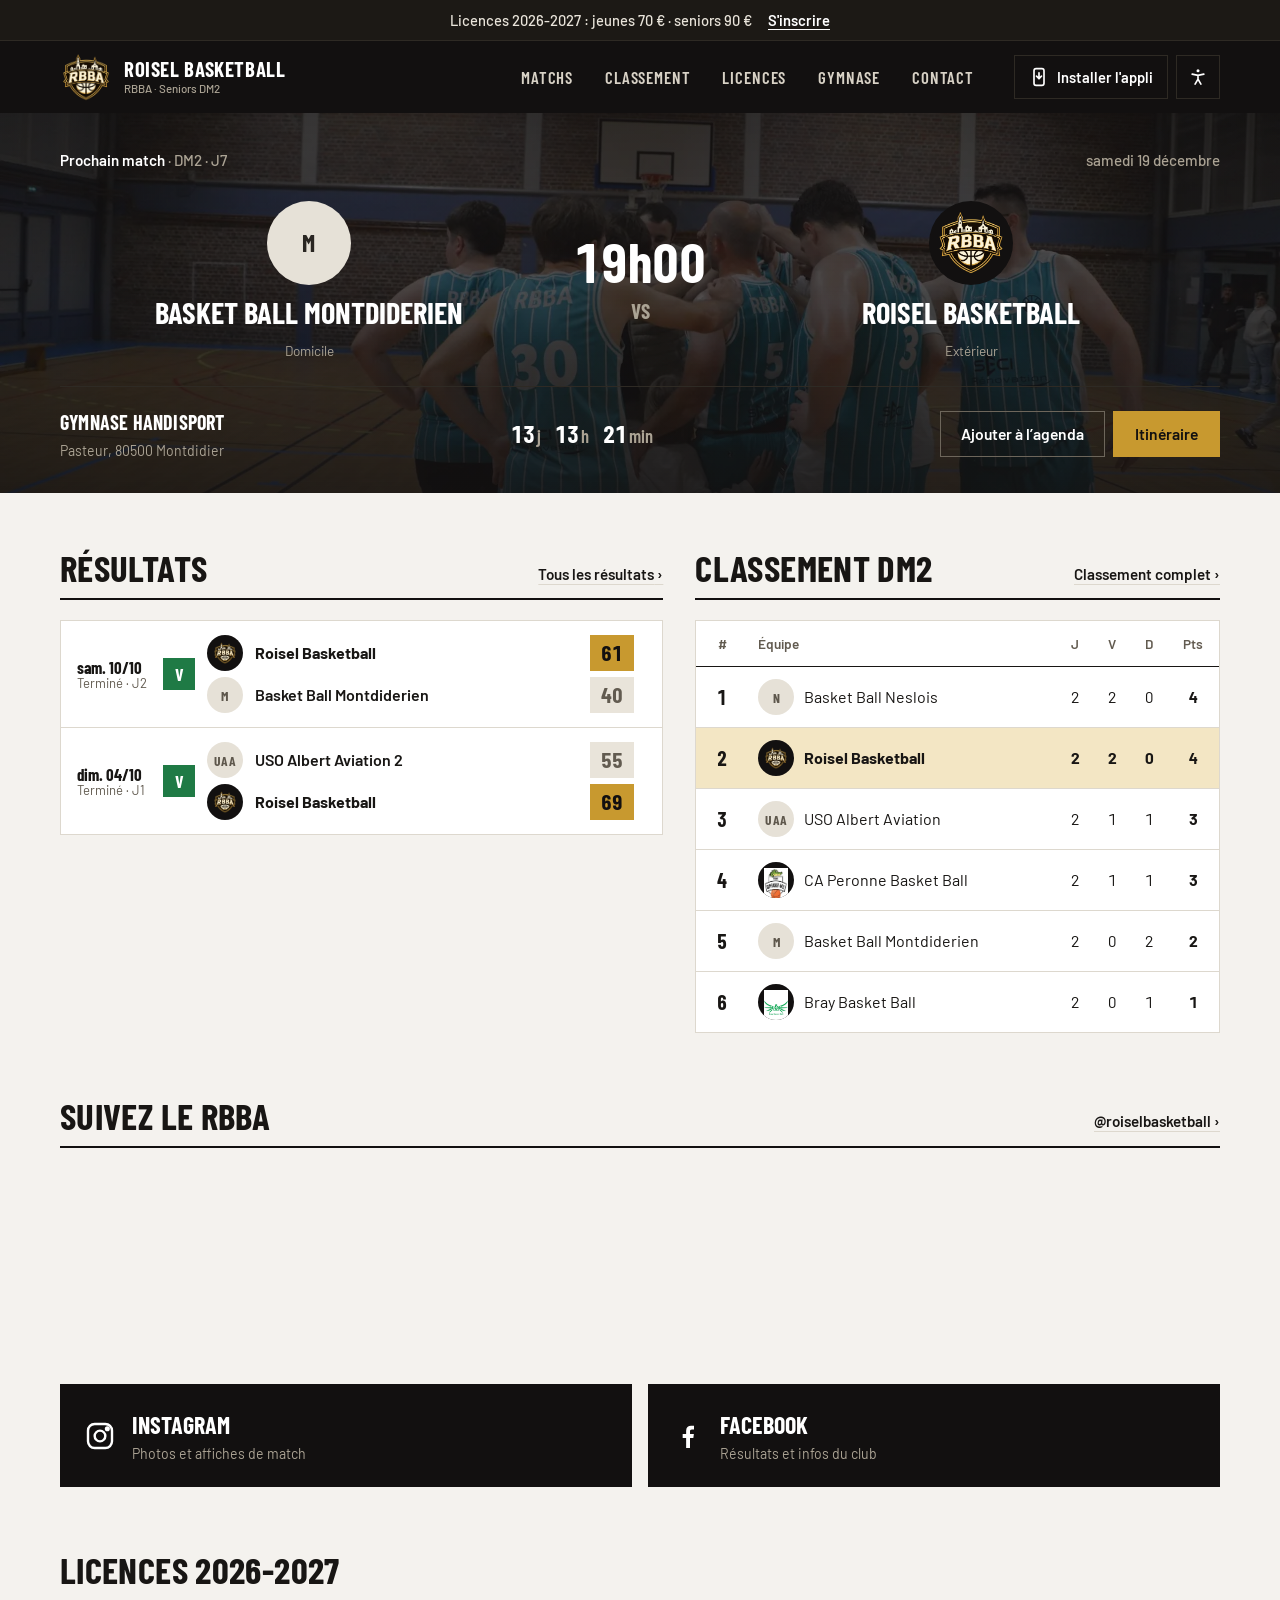
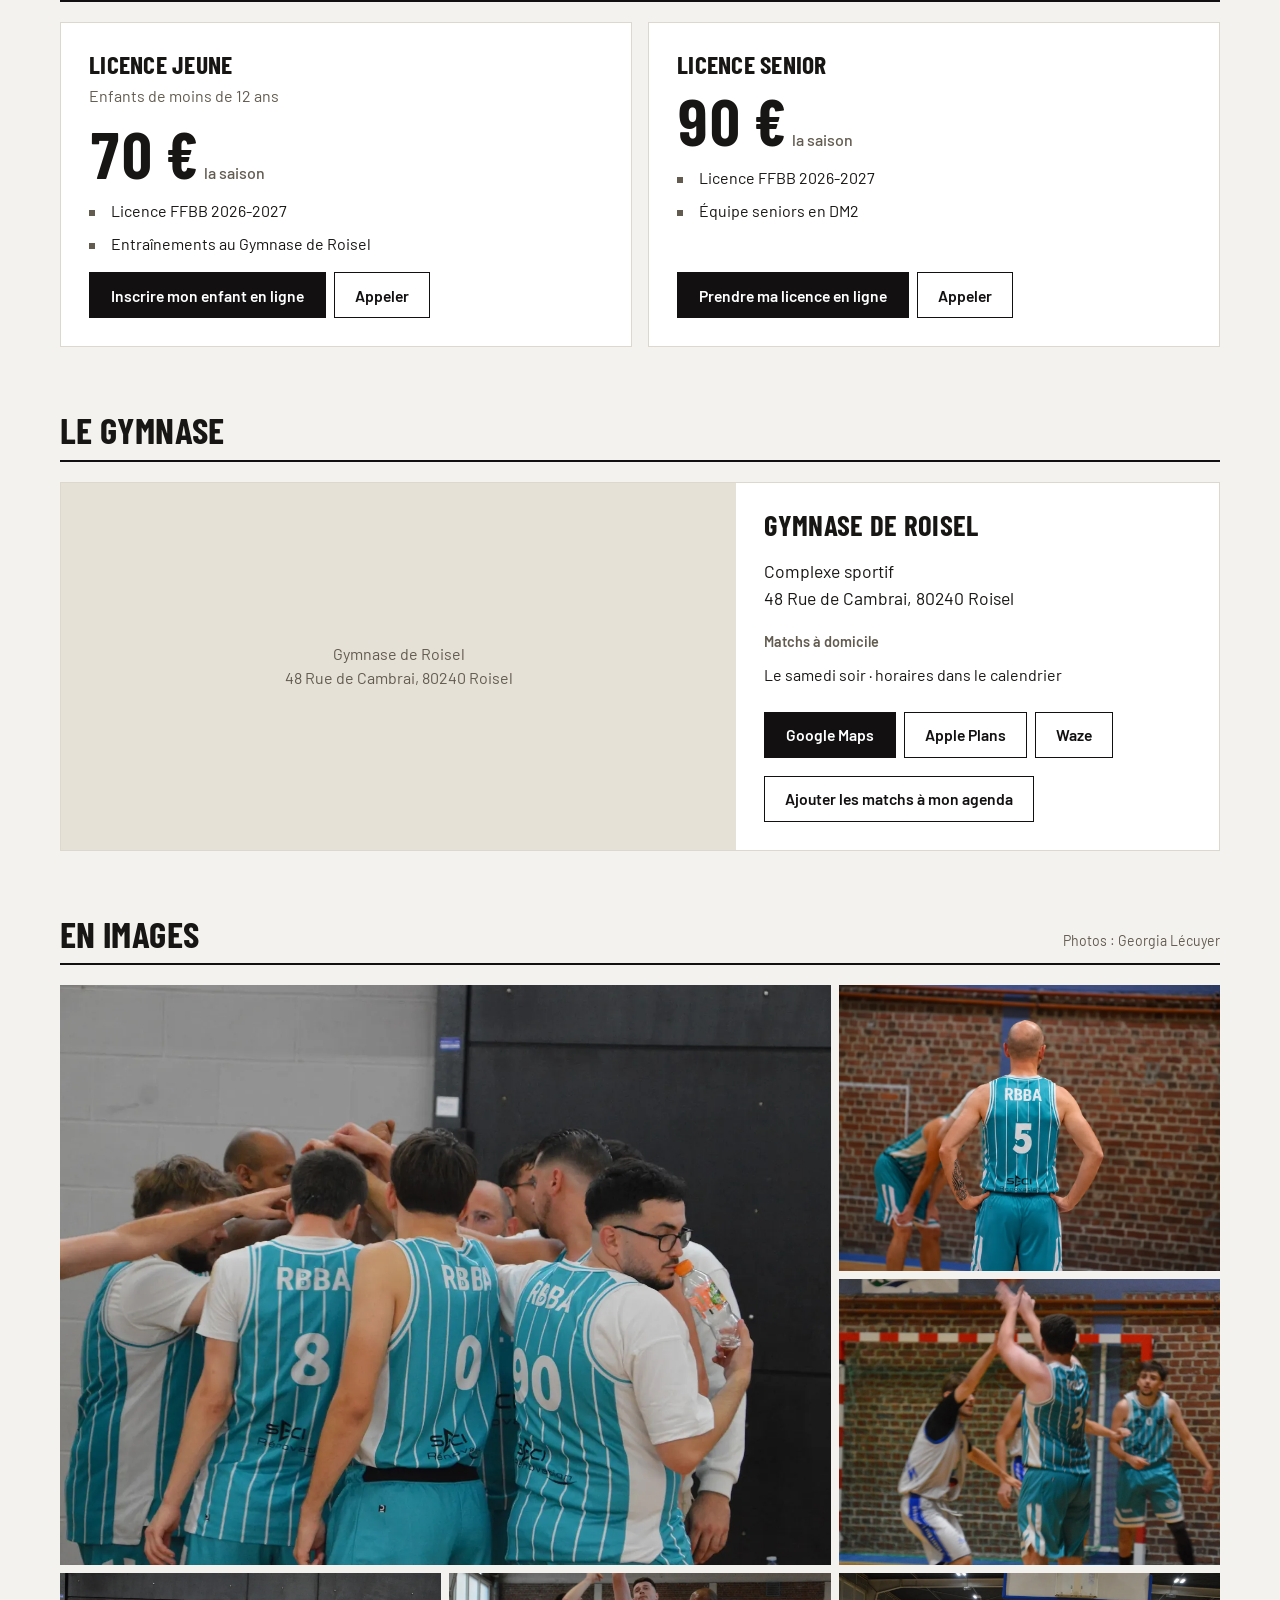
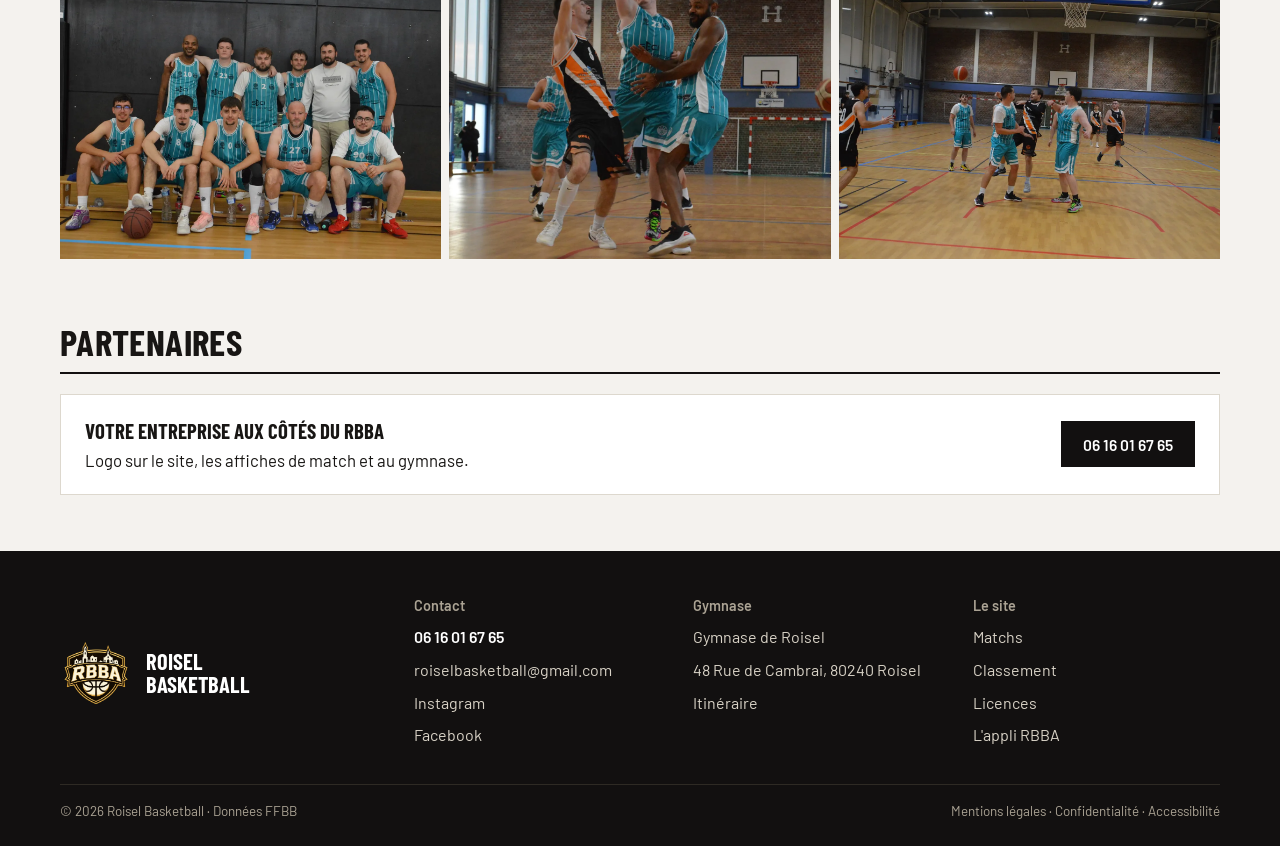
==== commit e86a0691: "Réparer la synchro FFBB, logos des adversaires et accessibilité - requirements : épingler hishel[asy" ====
--- a/index.html
+++ b/index.html
@@ -10,7 +10,7 @@
 <link rel="manifest" href="manifest.webmanifest">
 <link rel="icon" href="assets/icon-192.png">
 <link rel="apple-touch-icon" href="assets/apple-touch-icon.png">
-<meta name="apple-mobile-web-app-capable" content="yes"><meta name="apple-mobile-web-app-title" content="RBBA">
+<meta name="mobile-web-app-capable" content="yes"><meta name="apple-mobile-web-app-capable" content="yes"><meta name="apple-mobile-web-app-title" content="RBBA">
 <link rel="preconnect" href="https://fonts.googleapis.com"><link rel="preconnect" href="https://fonts.gstatic.com" crossorigin>
 <link rel="stylesheet" href="https://fonts.googleapis.com/css2?family=Barlow+Condensed:wght@500;600;700&family=Barlow:wght@400;500;600;700&display=swap">
 <link rel="stylesheet" href="assets/style.css">
@@ -111,9 +111,9 @@
   <div class="wrap">
     <div class="ftr-grid">
       <div class="ftr-brand"><img src="assets/logo.webp" alt="Logo Roisel Basketball" width="72" height="66"><b>Roisel<br>Basketball</b></div>
-      <div><h4>Contact</h4><ul><li><a class="tel" href="tel:+33616016765">06 16 01 67 65</a></li><li><a href="mailto:roiselbasketball@gmail.com">roiselbasketball@gmail.com</a></li><li><a href="https://www.instagram.com/roiselbasketball/" target="_blank" rel="noopener">Instagram</a></li><li><a href="https://www.facebook.com/share/18sTYZXxJF/" target="_blank" rel="noopener">Facebook</a></li></ul></div>
-      <div><h4>Gymnase</h4><ul><li>Gymnase de Roisel</li><li>48 Rue de Cambrai, 80240 Roisel</li><li><a href="https://www.google.com/maps/dir/?api=1&amp;destination=49.952727,3.103363" target="_blank" rel="noopener">Itinéraire</a></li></ul></div>
-      <div><h4>Le site</h4><ul><li><a href="matchs.html">Matchs</a></li><li><a href="matchs.html#classement">Classement</a></li><li><a href="index.html#licences">Licences</a></li><li><a href="appli.html">L'appli RBBA</a></li></ul></div>
+      <div><h2>Contact</h2><ul><li><a class="tel" href="tel:+33616016765">06 16 01 67 65</a></li><li><a href="mailto:roiselbasketball@gmail.com">roiselbasketball@gmail.com</a></li><li><a href="https://www.instagram.com/roiselbasketball/" target="_blank" rel="noopener">Instagram</a></li><li><a href="https://www.facebook.com/share/18sTYZXxJF/" target="_blank" rel="noopener">Facebook</a></li></ul></div>
+      <div><h2>Gymnase</h2><ul><li>Gymnase de Roisel</li><li>48 Rue de Cambrai, 80240 Roisel</li><li><a href="https://www.google.com/maps/dir/?api=1&amp;destination=49.952727,3.103363" target="_blank" rel="noopener">Itinéraire</a></li></ul></div>
+      <div><h2>Le site</h2><ul><li><a href="matchs.html">Matchs</a></li><li><a href="matchs.html#classement">Classement</a></li><li><a href="index.html#licences">Licences</a></li><li><a href="appli.html">L'appli RBBA</a></li></ul></div>
     </div>
     <div class="ftr-bottom"><span>© 2026 Roisel Basketball · Données FFBB</span><span><a href="mentions-legales.html">Mentions légales</a> · <a href="mentions-legales.html#confidentialite">Confidentialité</a> · <a href="mentions-legales.html#accessibilite">Accessibilité</a></span></div>
   </div>
--- a/assets/style.css
+++ b/assets/style.css
@@ -219,7 +219,7 @@
 .ftr-brand{display:flex;gap:14px;align-items:center}
 .ftr-brand img{width:72px}
 .ftr-brand b{font-family:var(--cond);font-weight:700;font-size:1.4rem;text-transform:uppercase;color:#fff;line-height:1.05}
-.ftr h4{font-size:1rem;letter-spacing:.08em;color:var(--gold);margin-bottom:12px}
+.ftr h2{font-size:1rem;letter-spacing:.08em;color:var(--gold);margin-bottom:12px}
 .ftr ul{list-style:none;margin:0;padding:0;display:grid;gap:8px}
 .ftr a{text-decoration:none}.ftr a:hover{color:#fff;text-decoration:underline}
 .ftr-bottom{display:flex;flex-wrap:wrap;justify-content:space-between;gap:12px;margin-top:36px;padding-top:16px;border-top:1px solid var(--line-d);font-size:.84rem;color:var(--mute-d)}
@@ -422,7 +422,7 @@
 
 /* pied de page et panneaux */
 .ftr{border-top:0}
-.ftr h4{font-family:var(--body);font-weight:600;font-size:.9rem;letter-spacing:0;text-transform:none;color:var(--mute-d)}
+.ftr h2{font-family:var(--body);font-weight:600;font-size:.9rem;letter-spacing:0;text-transform:none;color:var(--mute-d)}
 .a11y,.install-help{border-top:1px solid var(--line)}
 .sponsors h3{letter-spacing:.02em}
 .brand small{letter-spacing:0}
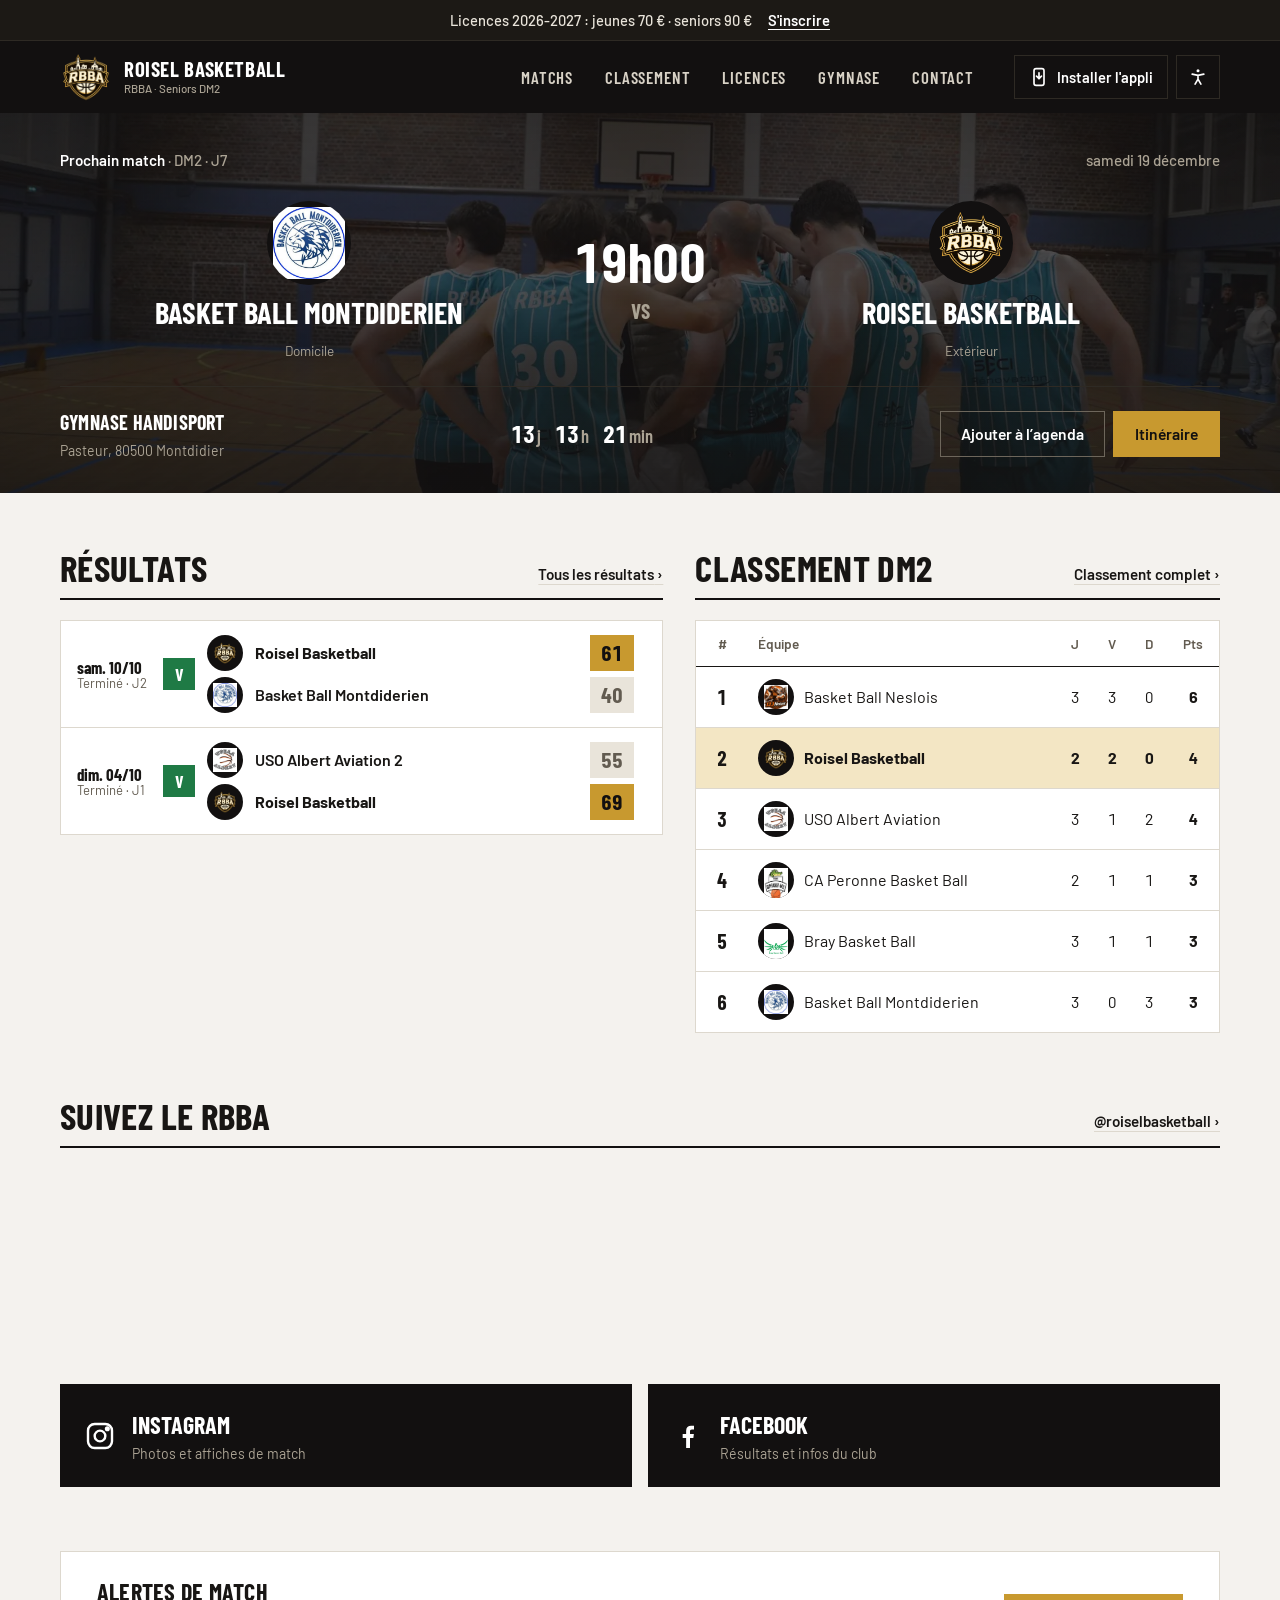
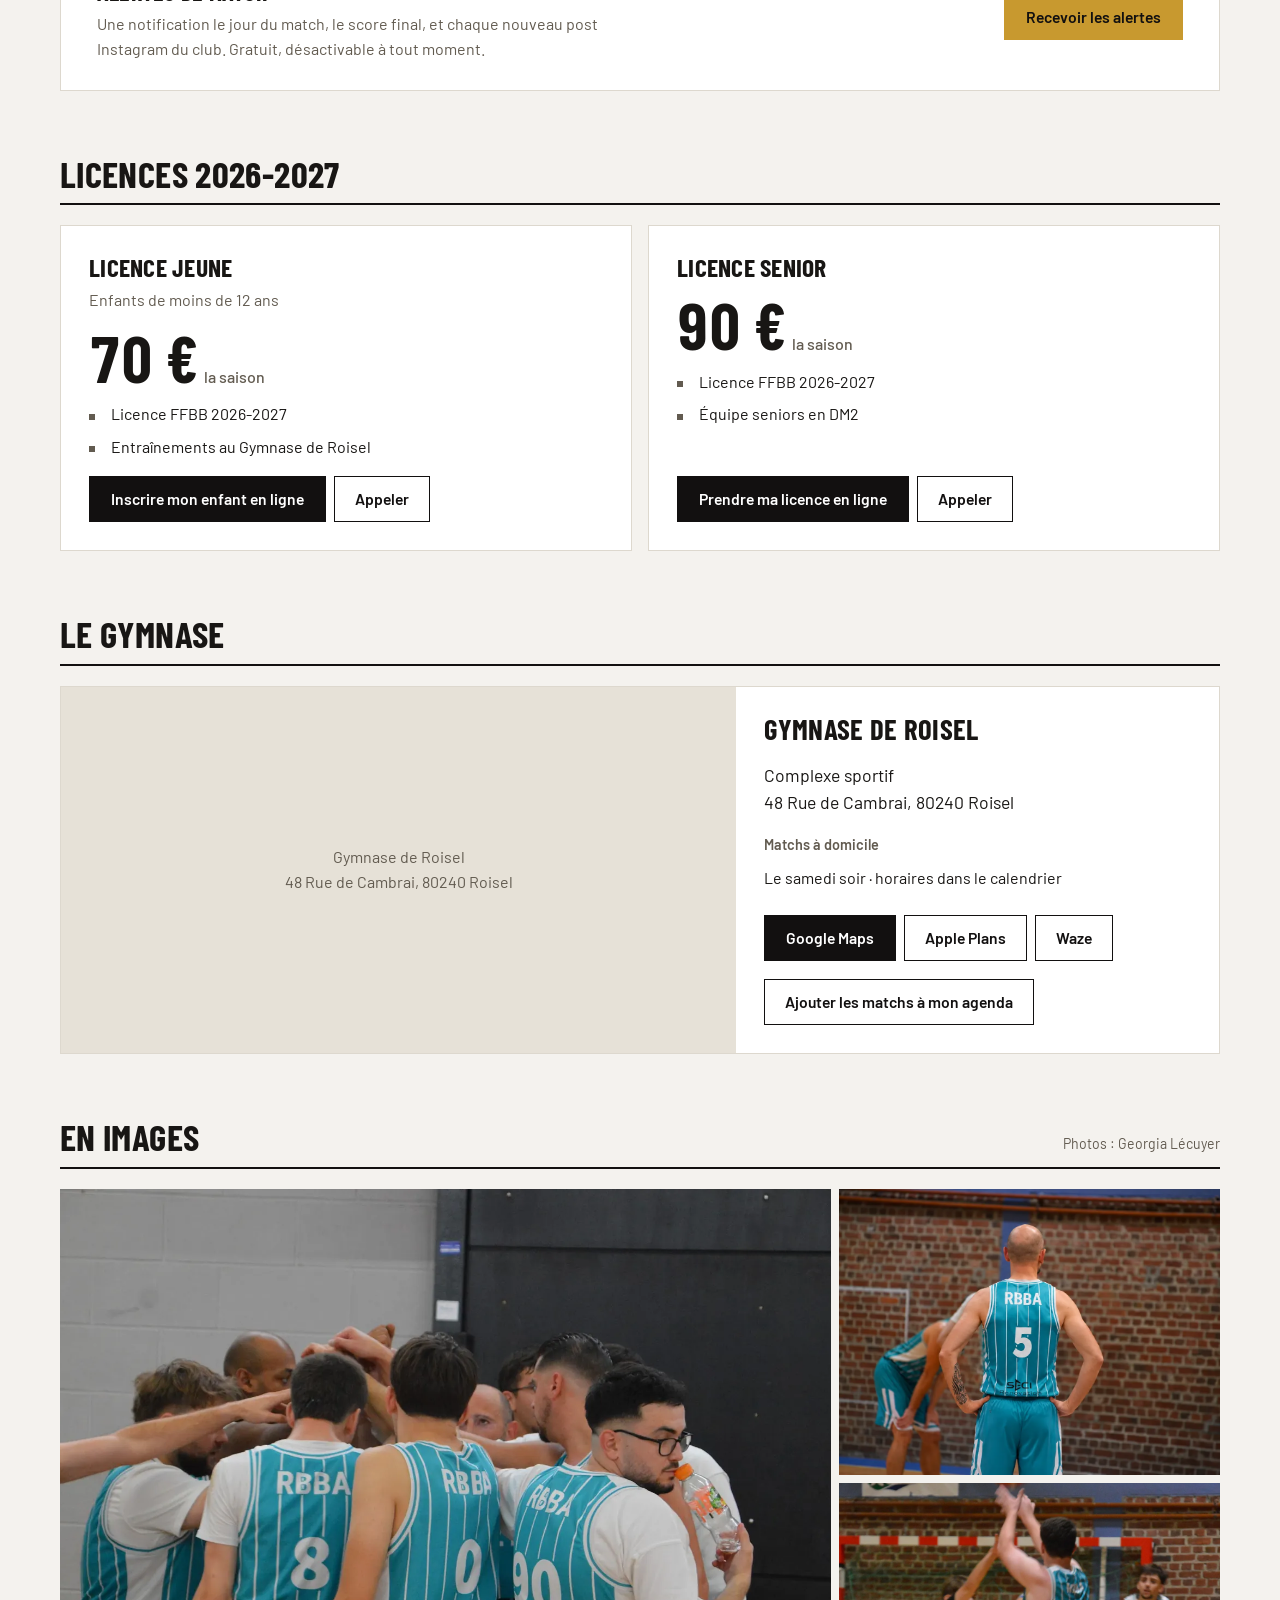
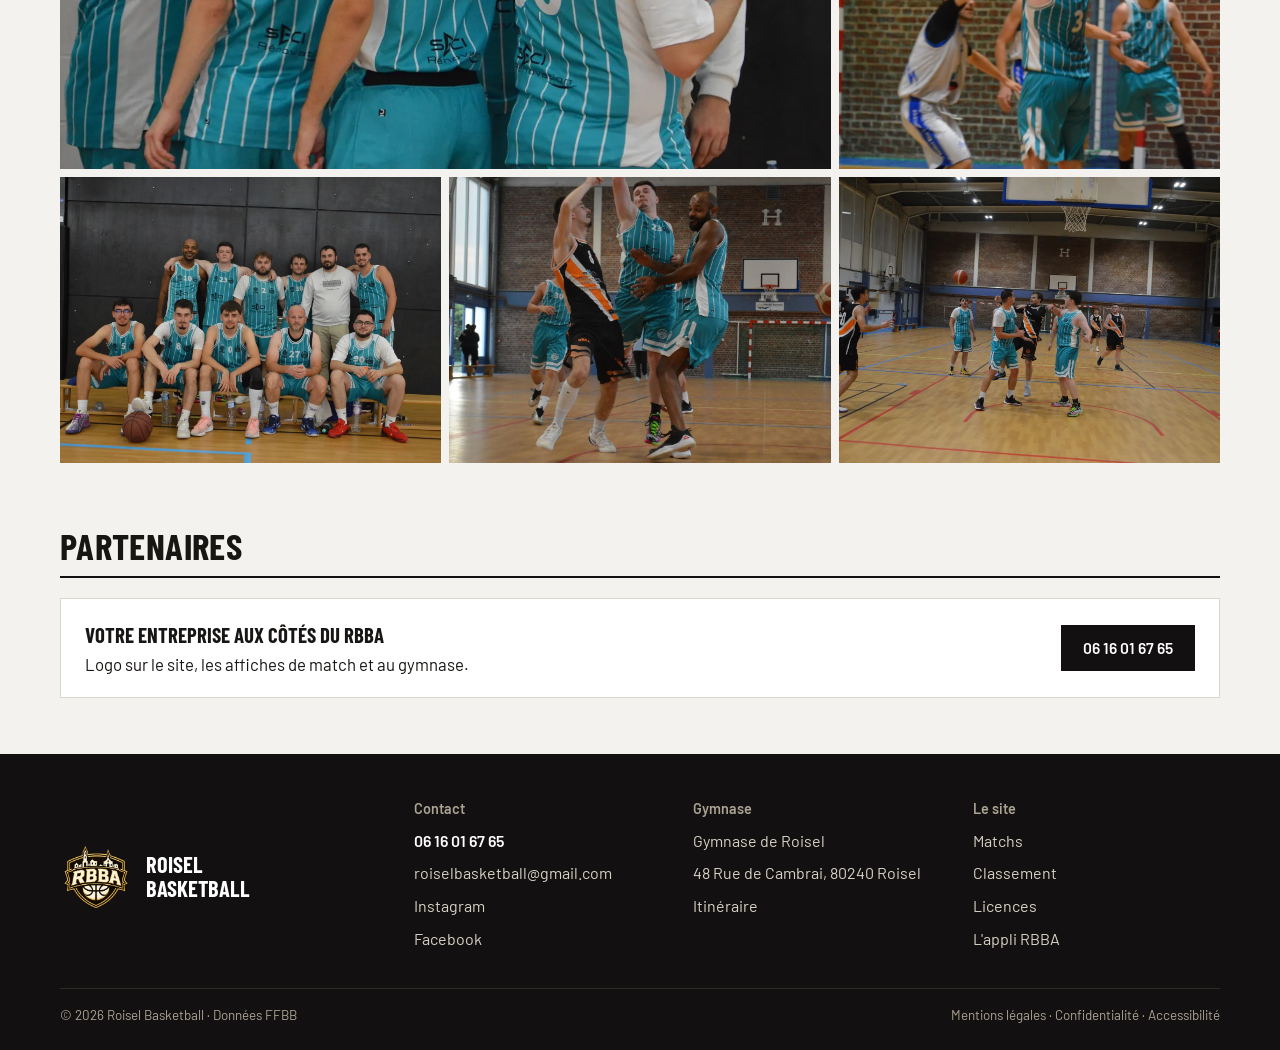
==== commit 3d80f7f9: "Alertes de match : bouton d'abonnement OneSignal et envois automatiques (jour de match, score, Insta" ====
--- a/index.html
+++ b/index.html
@@ -16,6 +16,7 @@
 <link rel="stylesheet" href="assets/style.css">
 <script src="assets/ui.js" defer></script>
 <script src="assets/app.js" defer></script>
+<script src="https://cdn.onesignal.com/sdks/web/v16/OneSignalSDK.page.js" defer></script><script>window.OneSignalDeferred=window.OneSignalDeferred||[];OneSignalDeferred.push(async function(OneSignal){await OneSignal.init({appId:"7a9ac6d3-6447-4312-8d8b-02bbcdf13915",safari_web_id:"web.onesignal.auto.458f9dc8-6677-4788-b5a2-9d66a9d7a179",serviceWorkerPath:"sw.js",serviceWorkerParam:{scope:"/"},notifyButton:{enable:false}});document.dispatchEvent(new CustomEvent("rbba:onesignal"));});</script>
 </head>
 <body data-page="home">
 <a class="skip" href="#main">Aller au contenu</a>
@@ -70,6 +71,13 @@
   </div>
 
   <section class="block wrap" id="reseaux" aria-labelledby="h-soc"><div class="head"><h2 id="h-soc">Suivez le RBBA</h2><a class="more" href="https://www.instagram.com/roiselbasketball/" target="_blank" rel="noopener">@roiselbasketball</a></div><div class="ig-feed"><behold-widget feed-id="quMGqyDE08fF7hLVtnYc"></behold-widget></div><script>(()=>{if(window.__bhldScript)return;window.__bhldScript=true;const d=document,s=d.createElement("script");s.type="module";s.src="https://w.behold.so/widget.js";setTimeout(()=>{d.head.append(s);},0);})();</script><div class="social-links"><a href="https://www.instagram.com/roiselbasketball/" target="_blank" rel="noopener"><svg viewBox="0 0 24 24" fill="none" stroke="currentColor" stroke-width="1.8" aria-hidden="true"><rect x="3" y="3" width="18" height="18" rx="5"/><circle cx="12" cy="12" r="4"/><circle cx="17.5" cy="6.5" r="1" fill="currentColor"/></svg><span>Instagram<small>Photos et affiches de match</small></span></a><a href="https://www.facebook.com/share/18sTYZXxJF/" target="_blank" rel="noopener"><svg viewBox="0 0 24 24" fill="currentColor" aria-hidden="true"><path d="M13.5 21v-7.5h2.5l.4-3h-2.9V8.6c0-.9.3-1.5 1.5-1.5h1.5V4.4c-.3 0-1.2-.1-2.2-.1-2.2 0-3.7 1.3-3.7 3.8v2.4H8v3h2.6V21h2.9z"/></svg><span>Facebook<small>Résultats et infos du club</small></span></a></div></section>
+  <section class="block wrap alerts" id="alertes" aria-labelledby="h-al">
+  <div class="alerts-box">
+    <div><h2 id="h-al">Alertes de match</h2><p>Une notification le jour du match, le score final, et chaque nouveau post Instagram du club. Gratuit, désactivable à tout moment.</p>
+    <p class="alerts-ios" hidden>Sur iPhone : installez d'abord l'appli (bouton « Installer l'appli » en haut), ouvrez-la depuis l'écran d'accueil, puis revenez ici.</p></div>
+    <div class="alerts-act"><button class="btn" type="button" id="alerts-btn">Recevoir les alertes</button><p class="alerts-status" role="status" aria-live="polite"></p></div>
+  </div>
+</section>
 
   <section class="block wrap" id="licences" aria-labelledby="h-lic">
     <div class="head"><h2 id="h-lic">Licences 2026-2027</h2></div>
--- a/assets/style.css
+++ b/assets/style.css
@@ -426,3 +426,13 @@
 .a11y,.install-help{border-top:1px solid var(--line)}
 .sponsors h3{letter-spacing:.02em}
 .brand small{letter-spacing:0}
+
+/* Alertes de match */
+.alerts-box{display:flex;flex-wrap:wrap;gap:20px 40px;align-items:center;justify-content:space-between;border:1px solid var(--line);padding:28px clamp(18px,4vw,36px);background:var(--white,#fff)}
+.alerts-box>div:first-child{flex:1 1 380px;min-width:0}
+.alerts-box h2{margin:0 0 8px}
+.alerts-box p{margin:0;max-width:60ch;color:var(--mute)}
+.alerts-box .alerts-ios{margin-top:10px;color:var(--text)}
+.alerts-act{display:flex;flex-direction:column;gap:8px;align-items:flex-start}
+.alerts-status{font-size:.92rem}
+.alerts-box .btn[aria-pressed="true"]{background:var(--black);border-color:var(--black);color:#fff}
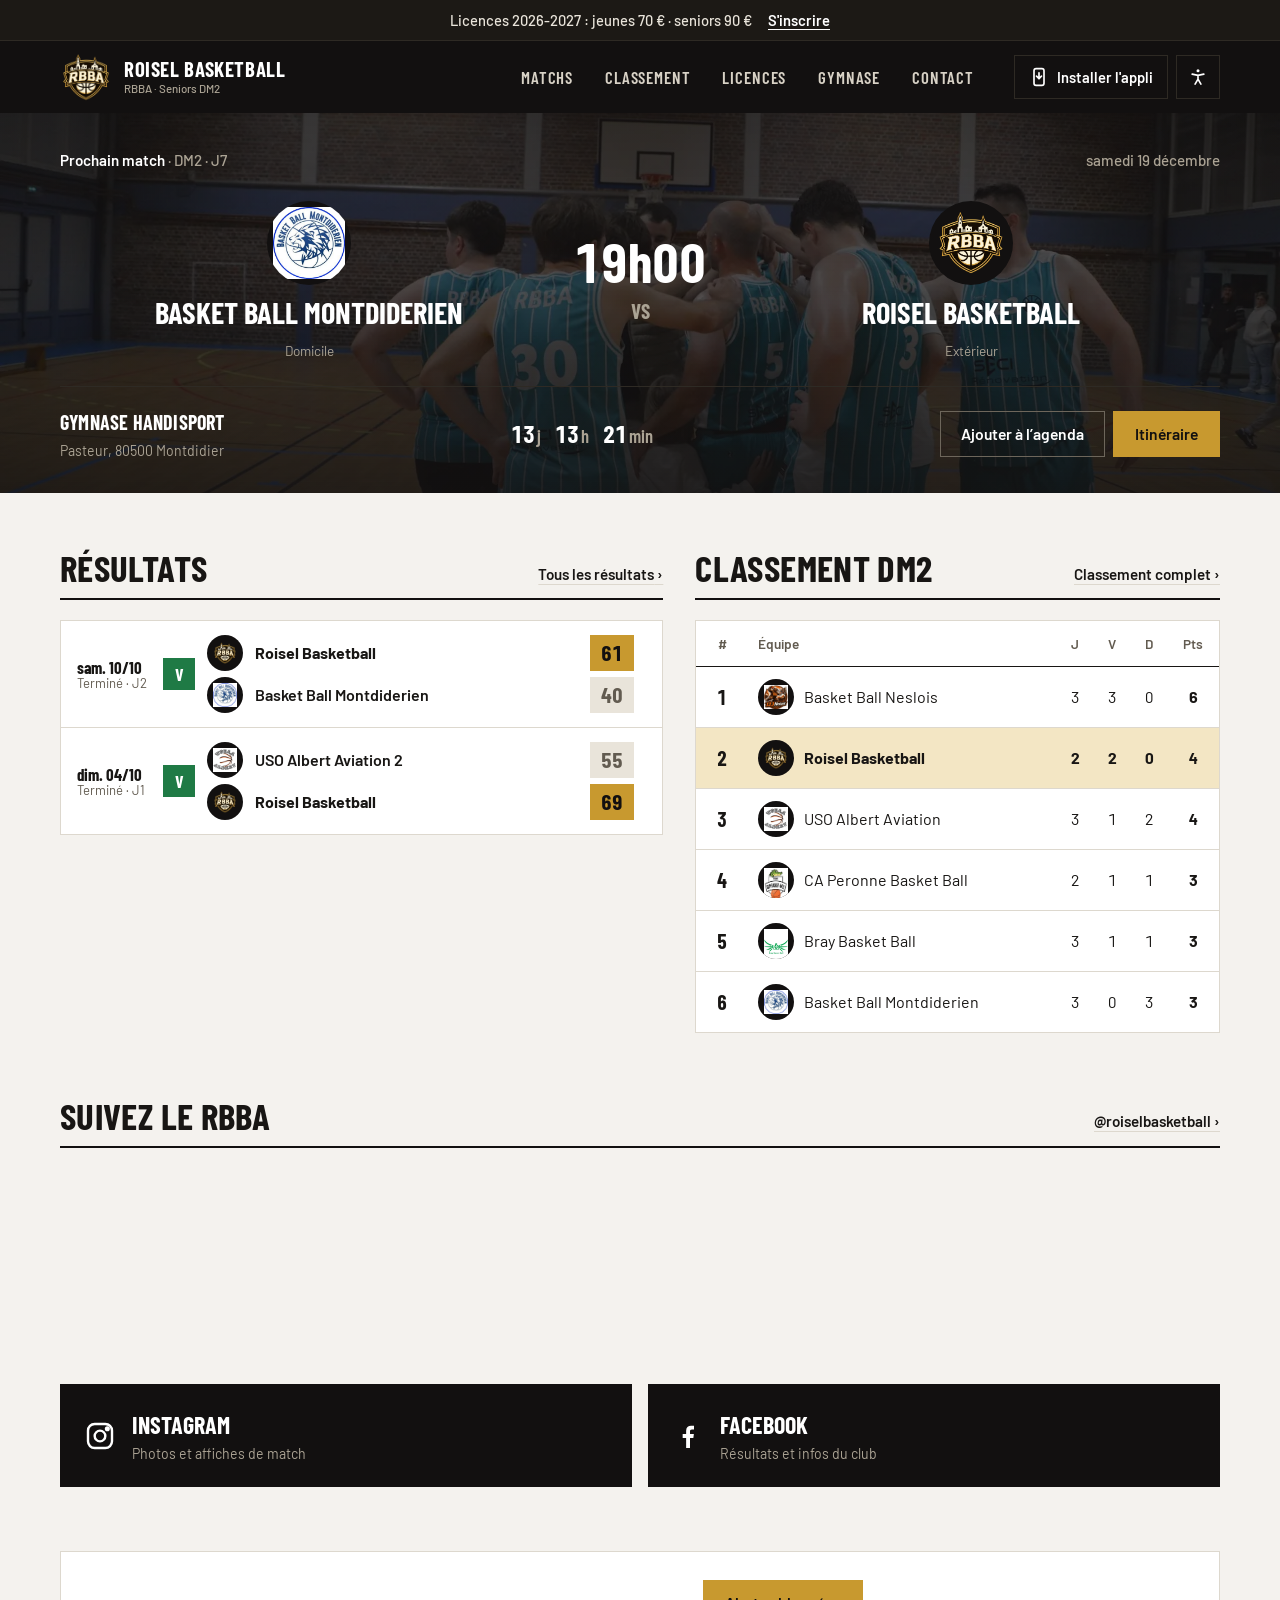
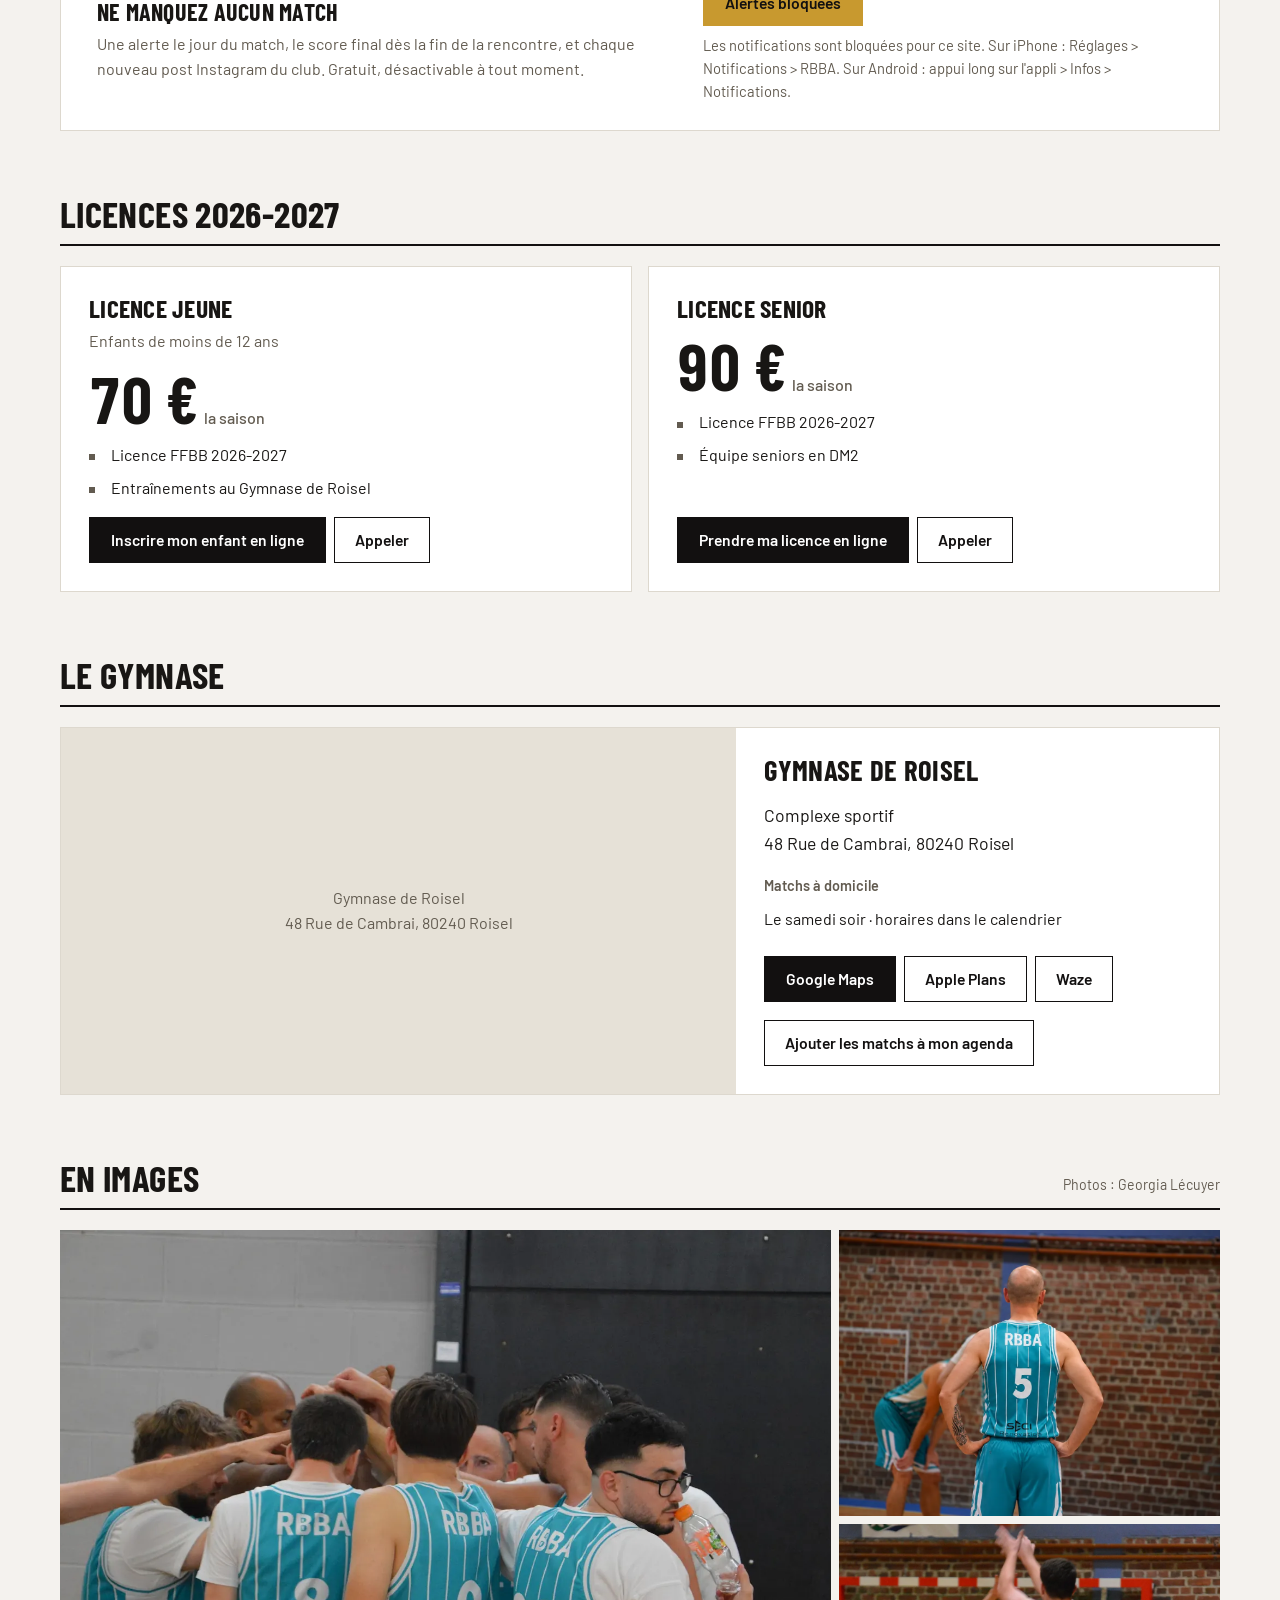
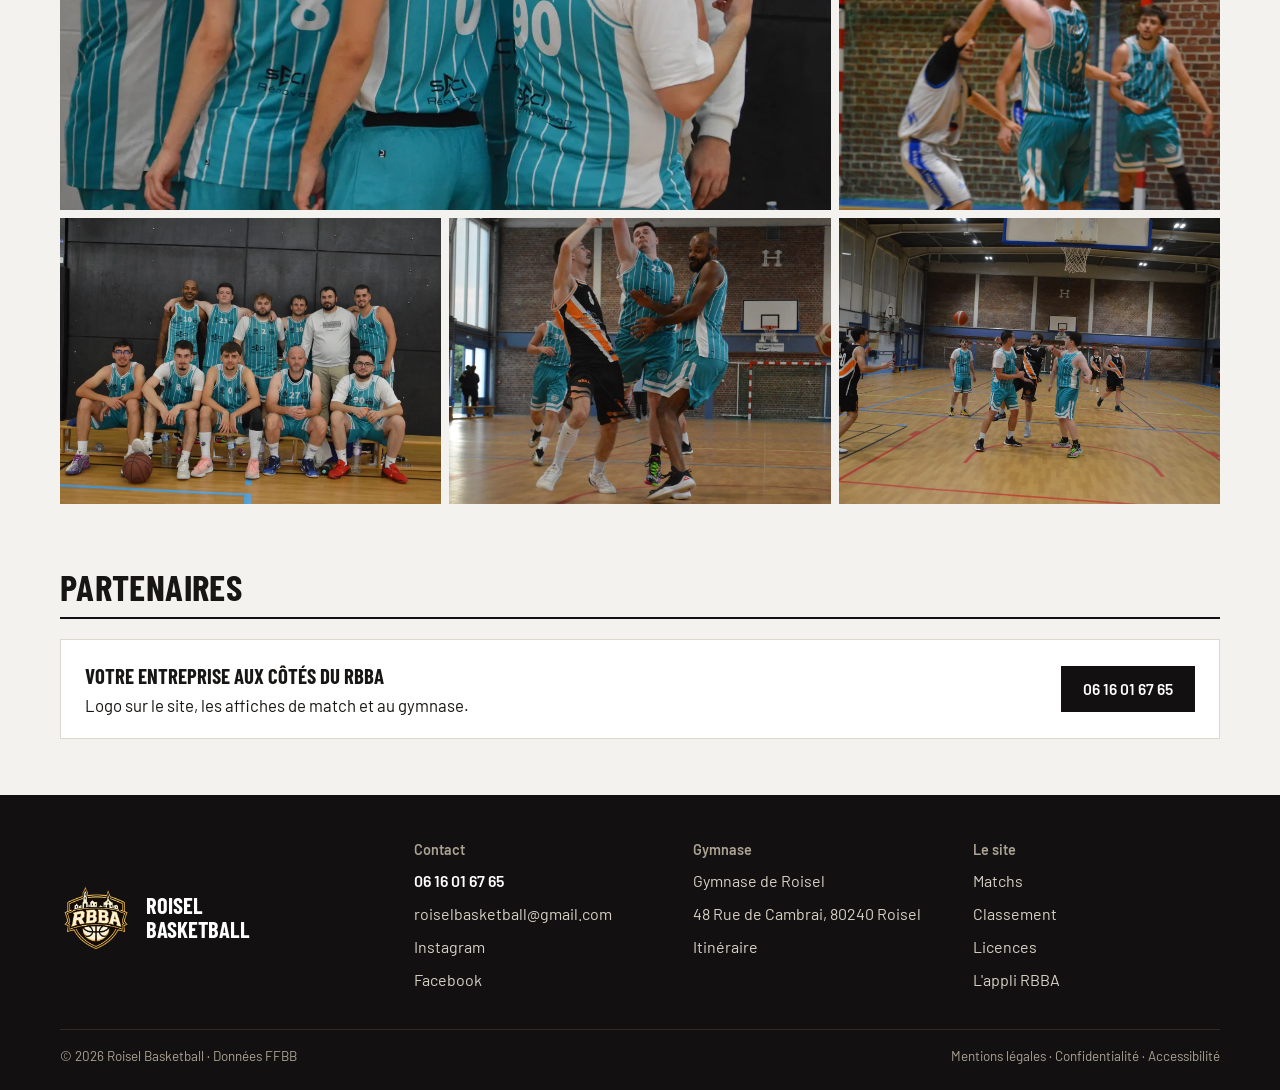
==== commit 7d15e061: "Appli installée : proposition « Ne manquez aucun match » à l'ouverture Co-Authored-By: Claude Opus 5" ====
--- a/index.html
+++ b/index.html
@@ -73,7 +73,7 @@
   <section class="block wrap" id="reseaux" aria-labelledby="h-soc"><div class="head"><h2 id="h-soc">Suivez le RBBA</h2><a class="more" href="https://www.instagram.com/roiselbasketball/" target="_blank" rel="noopener">@roiselbasketball</a></div><div class="ig-feed"><behold-widget feed-id="quMGqyDE08fF7hLVtnYc"></behold-widget></div><script>(()=>{if(window.__bhldScript)return;window.__bhldScript=true;const d=document,s=d.createElement("script");s.type="module";s.src="https://w.behold.so/widget.js";setTimeout(()=>{d.head.append(s);},0);})();</script><div class="social-links"><a href="https://www.instagram.com/roiselbasketball/" target="_blank" rel="noopener"><svg viewBox="0 0 24 24" fill="none" stroke="currentColor" stroke-width="1.8" aria-hidden="true"><rect x="3" y="3" width="18" height="18" rx="5"/><circle cx="12" cy="12" r="4"/><circle cx="17.5" cy="6.5" r="1" fill="currentColor"/></svg><span>Instagram<small>Photos et affiches de match</small></span></a><a href="https://www.facebook.com/share/18sTYZXxJF/" target="_blank" rel="noopener"><svg viewBox="0 0 24 24" fill="currentColor" aria-hidden="true"><path d="M13.5 21v-7.5h2.5l.4-3h-2.9V8.6c0-.9.3-1.5 1.5-1.5h1.5V4.4c-.3 0-1.2-.1-2.2-.1-2.2 0-3.7 1.3-3.7 3.8v2.4H8v3h2.6V21h2.9z"/></svg><span>Facebook<small>Résultats et infos du club</small></span></a></div></section>
   <section class="block wrap alerts" id="alertes" aria-labelledby="h-al">
   <div class="alerts-box">
-    <div><h2 id="h-al">Alertes de match</h2><p>Une notification le jour du match, le score final, et chaque nouveau post Instagram du club. Gratuit, désactivable à tout moment.</p>
+    <div><h2 id="h-al">Ne manquez aucun match</h2><p>Une alerte le jour du match, le score final dès la fin de la rencontre, et chaque nouveau post Instagram du club. Gratuit, désactivable à tout moment.</p>
     <p class="alerts-ios" hidden>Sur iPhone : installez d'abord l'appli (bouton « Installer l'appli » en haut), ouvrez-la depuis l'écran d'accueil, puis revenez ici.</p></div>
     <div class="alerts-act"><button class="btn" type="button" id="alerts-btn">Recevoir les alertes</button><p class="alerts-status" role="status" aria-live="polite"></p></div>
   </div>
--- a/assets/style.css
+++ b/assets/style.css
@@ -436,3 +436,13 @@
 .alerts-act{display:flex;flex-direction:column;gap:8px;align-items:flex-start}
 .alerts-status{font-size:.92rem}
 .alerts-box .btn[aria-pressed="true"]{background:var(--black);border-color:var(--black);color:#fff}
+.alert-sheet{position:fixed;left:0;right:0;bottom:0;z-index:60;padding:0 max(12px,env(safe-area-inset-right,0px)) calc(12px + env(safe-area-inset-bottom,0px)) max(12px,env(safe-area-inset-left,0px));transform:translateY(110%);transition:transform .25s ease}
+.alert-sheet.open{transform:none}
+.reduce-motion .alert-sheet{transition:none}
+.alert-sheet .as-in{max-width:640px;margin:0 auto;background:var(--black);color:#fff;border:1px solid var(--line-d);padding:20px;display:grid;grid-template-columns:auto 1fr;gap:12px 16px;align-items:start}
+.alert-sheet h2{margin:0 0 4px;font-size:1.5rem;color:#fff}
+.alert-sheet p{margin:0;color:#D9D3C7}
+.alert-sheet .as-st:empty{display:none}
+.alert-sheet .as-st{margin-top:6px;color:#fff;font-weight:600}
+.alert-sheet .as-btns{grid-column:1/-1;display:flex;gap:10px;flex-wrap:wrap}
+.alert-sheet .btn--out{color:#fff;border-color:var(--line-d);background:transparent}
